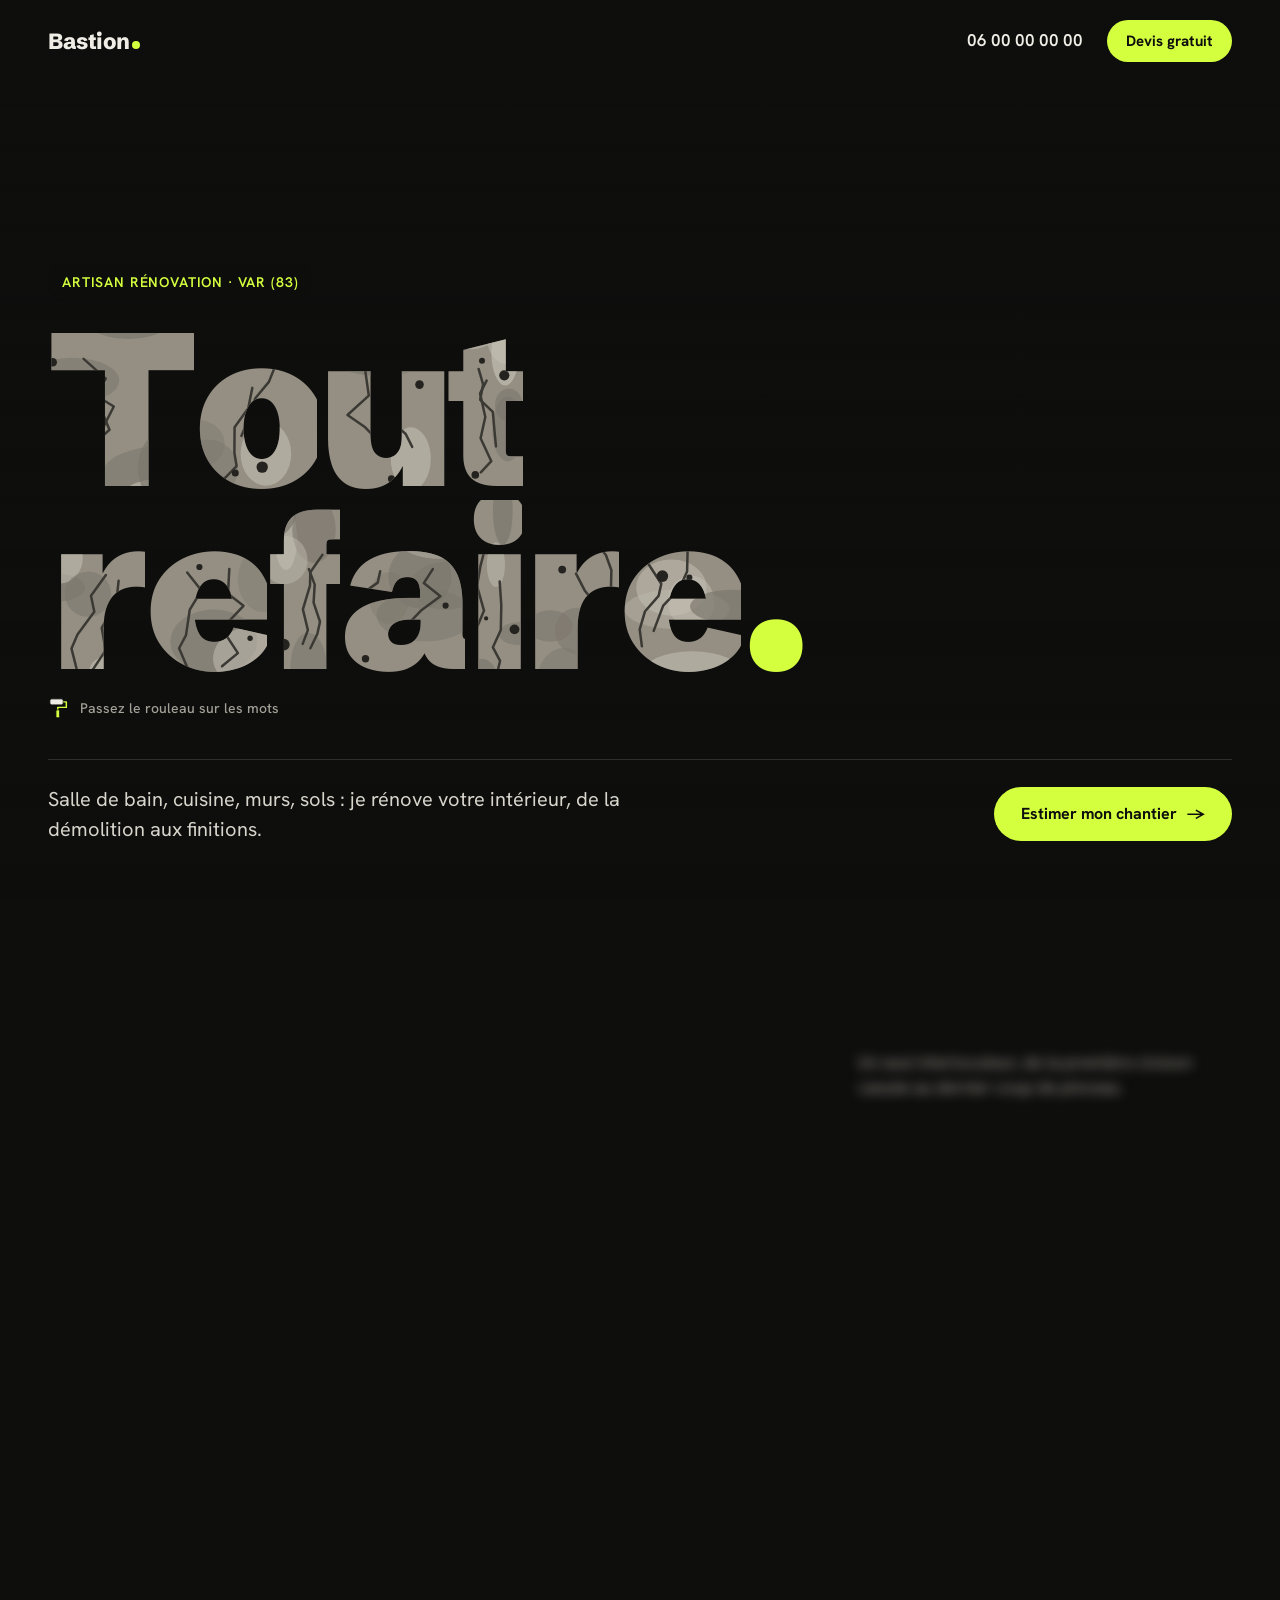
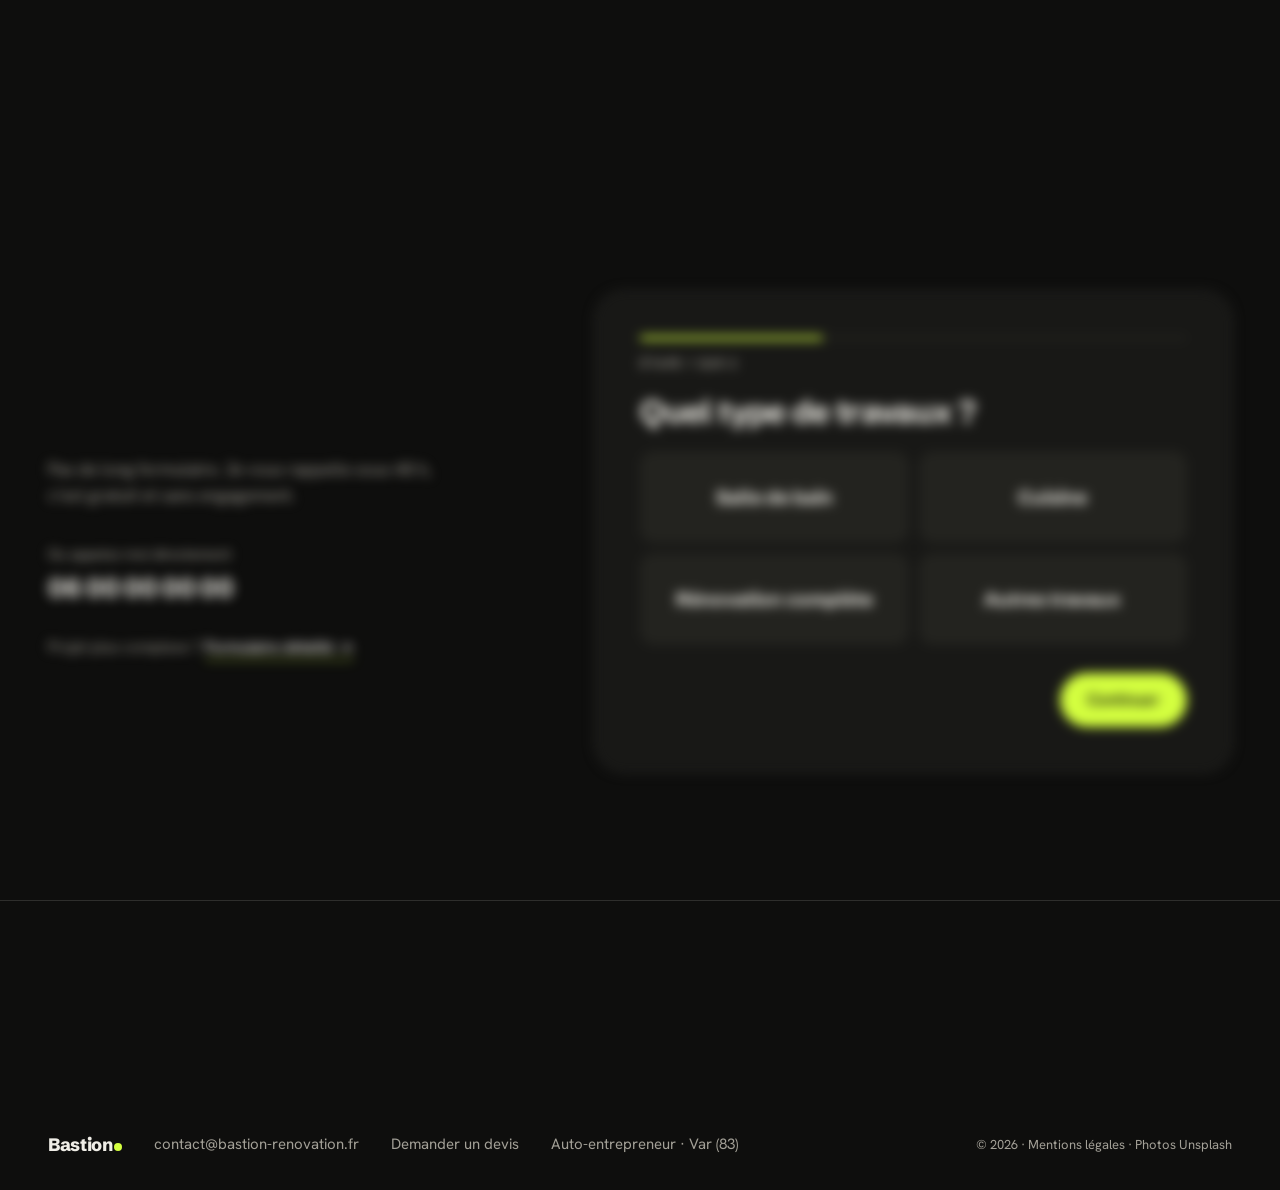
==== index.html @ 8db22b2a "Titre : un clic repeint le mot entier, rouleau plus discret, plus de Recommencer Co-Authored-By: Cla" ====
<!doctype html>
<html lang="fr">
<head>
<meta charset="utf-8">
<meta name="viewport" content="width=device-width, initial-scale=1">
<title>Bastion Rénovation · Rénovation intérieure dans le Var</title>
<meta name="description" content="Artisan rénovation dans le Var : salle de bain, cuisine, plâtrerie, isolation, sols et peinture. De la démolition aux finitions, devis gratuit sous 48 h.">
<script>document.documentElement.classList.add("js")</script>
<link rel="preconnect" href="https://fonts.googleapis.com">
<link rel="preconnect" href="https://fonts.gstatic.com" crossorigin>
<link rel="preconnect" href="https://images.unsplash.com">
<link href="https://fonts.googleapis.com/css2?family=Schibsted+Grotesk:wght@700;800;900&family=Hanken+Grotesk:wght@400;500;600;700&display=swap" rel="stylesheet">
<link rel="stylesheet" href="style.css">
</head>
<body>

<header class="top">
  <a class="logo" href="#">Bastion<i></i></a>
  <a class="top__tel" href="tel:+33600000000">06 00 00 00 00</a>
  <a class="btn btn--lime btn--sm" href="devis.html">Devis gratuit</a>
</header>

<main>
  <!-- HERO -->
  <section class="hero">
    <div class="hero__media" id="hero-media">
    <img class="hero__img" src="https://images.unsplash.com/photo-1482731215275-a1f151646268?auto=format&fit=crop&w=2000&q=70" alt="Artisan sur une échelle dans une pièce en travaux">
    <video class="hero__video" id="hero-video" muted loop playsinline preload="none" aria-hidden="true"
      data-src="https://videos.pexels.com/video-files/6474089/6474089-hd_1280_720_25fps.mp4"
      data-src-small="https://videos.pexels.com/video-files/6474089/6474089-sd_960_540_25fps.mp4"></video>
    </div>
    <div class="shards" id="shards" aria-hidden="true"></div>
    <div class="hero__in">
      <p class="hero__where">Artisan rénovation · Var (83)</p>
      <div class="title-wrap">
        <h1 id="title" aria-label="Tout refaire."><span class="line"><span>Tout</span></span><span class="line"><span>refaire.</span></span></h1>
      </div>
      <p class="hero__hint" id="hint" aria-hidden="true">Passez le rouleau sur les mots</p>
      <div class="hero__bottom">
        <p class="hero__lead">Salle de bain, cuisine, murs, sols : je rénove votre intérieur, de la démolition aux finitions.</p>
        <a class="btn btn--lime" href="#estimer">Estimer mon chantier <span aria-hidden="true">→</span></a>
      </div>
    </div>
  </section>

  <!-- SERVICES -->
  <section class="services" aria-labelledby="services-t">
    <div class="services__head">
      <h2 id="services-t" data-split>Ce que je fais</h2>
      <p data-reveal style="--d:.25s">Un seul interlocuteur, de la première cloison cassée au dernier coup de pinceau.</p>
    </div>
    <div class="panels">
      <article class="panel" data-reveal>
        <img src="https://images.unsplash.com/photo-1661107259637-4e1c55462428?auto=format&fit=crop&w=1000&q=70" alt="Salle de bain rénovée avec douche à l’italienne et grand miroir" loading="lazy">
        <div class="panel__txt"><h3>Salle de bain</h3><p>Douche à l’italienne, faïence, meuble vasque. Clé en main.</p></div>
      </article>
      <article class="panel" data-reveal>
        <img src="https://images.unsplash.com/photo-1628797285815-453c1d0d21e3?auto=format&fit=crop&w=1000&q=70" alt="Cuisine rustique rénovée avec îlot en bois" loading="lazy">
        <div class="panel__txt"><h3>Cuisine</h3><p>Dépose de l’ancienne, réseaux, pose et finitions.</p></div>
      </article>
      <article class="panel" data-reveal>
        <img src="https://images.unsplash.com/photo-1768839725085-829e6ac7ac26?auto=format&fit=crop&w=1000&q=70" alt="Mains appliquant du plâtre sur un mur avec des platoirs" loading="lazy">
        <div class="panel__txt"><h3>Plâtrerie</h3><p>Cloisons, faux plafonds, isolation, enduits.</p></div>
      </article>
      <article class="panel" data-reveal>
        <img src="https://images.unsplash.com/photo-1693985120993-e9b203ce7631?auto=format&fit=crop&w=1000&q=70" alt="Rouleau de peinture sur un mur blanc" loading="lazy">
        <div class="panel__txt"><h3>Sols &amp; peinture</h3><p>Carrelage, parquet, peinture : les finitions qui changent tout.</p></div>
      </article>
    </div>
  </section>

  <!-- ESTIMATION -->
  <section class="estimer" id="estimer" aria-labelledby="estimer-t">
    <div class="estimer__intro">
      <h2 id="estimer-t" data-split>Votre devis<br>en 3 clics.</h2>
      <p data-reveal style="--d:.3s">Pas de long formulaire. Je vous rappelle sous 48&nbsp;h, c’est gratuit et sans engagement.</p>
      <a class="estimer__call" href="tel:+33600000000" data-reveal style="--d:.45s"><span>Ou appelez-moi directement</span>06 00 00 00 00</a>
      <a class="estimer__full" href="devis.html" data-reveal style="--d:.55s">Projet plus complexe&nbsp;? <b>Formulaire détaillé →</b></a>
    </div>

    <form class="wizard" id="wizard" novalidate data-reveal>
      <div class="wizard__bar" aria-hidden="true"><span id="bar"></span></div>
      <p class="wizard__count" id="count">Étape 1 sur 3</p>

      <fieldset class="step is-active" data-step="1">
        <legend>Quel type de travaux&nbsp;?</legend>
        <div class="choices choices--big">
          <label><input type="radio" name="travaux" value="Salle de bain"><span>Salle de bain</span></label>
          <label><input type="radio" name="travaux" value="Cuisine"><span>Cuisine</span></label>
          <label><input type="radio" name="travaux" value="Rénovation complète"><span>Rénovation complète</span></label>
          <label><input type="radio" name="travaux" value="Autres travaux"><span>Autres travaux</span></label>
        </div>
        <p class="err" data-for="1">Choisissez un type de travaux.</p>
      </fieldset>

      <fieldset class="step" data-step="2">
        <legend>Où et quelle taille&nbsp;?</legend>
        <label class="field">
          <span>Commune du chantier</span>
          <input type="text" name="commune" autocomplete="address-level2" placeholder="ex. Fréjus">
        </label>
        <p class="sub">Surface approximative</p>
        <div class="choices">
          <label><input type="radio" name="surface" value="Moins de 20 m²"><span>&lt; 20 m²</span></label>
          <label><input type="radio" name="surface" value="20 à 80 m²"><span>20–80 m²</span></label>
          <label><input type="radio" name="surface" value="80 à 200 m²"><span>80–200 m²</span></label>
          <label><input type="radio" name="surface" value="Plus de 200 m²"><span>200 m² +</span></label>
        </div>
        <p class="err" data-for="2">Indiquez au moins la commune.</p>
      </fieldset>

      <fieldset class="step" data-step="3">
        <legend>Comment vous joindre&nbsp;?</legend>
        <div class="row">
          <label class="field"><span>Nom</span><input type="text" name="nom" autocomplete="name"></label>
          <label class="field"><span>Téléphone</span><input type="tel" name="telephone" autocomplete="tel"></label>
        </div>
        <label class="field"><span>Un détail à ajouter&nbsp;? <em>(facultatif)</em></span><textarea name="message" rows="2"></textarea></label>
        <p class="err" data-for="3">Nom et téléphone valides, s’il vous plaît.</p>
      </fieldset>

      <div class="step step--done" data-step="4" tabindex="-1">
        <p class="done__big"><svg class="check" viewBox="0 0 52 52" aria-hidden="true"><circle cx="26" cy="26" r="24"/><path d="M15 27l7 7 15-16"/></svg>C’est noté.</p>
        <p id="done-msg">Je vous rappelle sous 48&nbsp;h pour passer voir le chantier.</p>
      </div>

      <input type="checkbox" name="botcheck" class="hp" tabindex="-1" autocomplete="off">

      <div class="wizard__nav" id="nav">
        <button type="button" class="btn btn--ghost" id="prev">← Retour</button>
        <button type="submit" class="btn btn--lime" id="next">Continuer</button>
      </div>
    </form>
  </section>
</main>

<footer class="foot">
  <a class="foot__big" href="tel:+33600000000" aria-label="Appeler le 06 00 00 00 00"><span data-split="chars">06 00 00 00 00</span></a>
  <div class="foot__row">
    <span class="logo">Bastion<i></i></span>
    <a href="mailto:contact@bastion-renovation.fr">contact@bastion-renovation.fr</a>
    <a href="devis.html">Demander un devis</a>
    <span>Auto-entrepreneur · Var (83)</span>
    <span class="foot__small">© <span id="year">2026</span> · <a href="#">Mentions légales</a> · Photos Unsplash</span>
  </div>
</footer>

<script src="script.js"></script>
</body>
</html>
---- style.css ----
:root {
  --bg: #0e0e0d;
  --bg-2: #181816;
  --bg-3: #23231f;
  --text: #efede6;
  --soft: #a3a097;
  --line: rgba(239, 237, 230, .14);
  --lime: #d4ff3f;
  --lime-2: #e4ff80;
  --err: #ff8a65;

  --display: "Schibsted Grotesk", "Arial Black", system-ui, sans-serif;
  --body: "Hanken Grotesk", system-ui, -apple-system, "Segoe UI", sans-serif;

  --gutter: clamp(16px, 4vw, 48px);
  --r: 22px;
}

*, *::before, *::after { box-sizing: border-box; }
html { scroll-behavior: smooth; }
body {
  margin: 0; background: var(--bg); color: var(--text);
  font-family: var(--body); font-size: 17px; line-height: 1.5;
  -webkit-font-smoothing: antialiased;
}
img { display: block; max-width: 100%; }
a { color: inherit; }
h1, h2, h3, p { margin: 0; }
h1, h2, h3 { font-family: var(--display); font-weight: 800; letter-spacing: -.035em; line-height: .95; }
:focus-visible { outline: 2px solid var(--lime); outline-offset: 3px; }

/* boutons */
.btn {
  display: inline-flex; align-items: center; justify-content: center; gap: 10px;
  min-height: 54px; padding: 0 26px; border-radius: 999px; border: 1.5px solid transparent;
  font: 700 16px/1 var(--body); text-decoration: none; cursor: pointer;
  transition: background-color .2s ease, color .2s ease, transform .2s ease;
}
.btn:active { transform: scale(.97); }
.btn--lime { background: var(--lime); color: #0e0e0d; }
.btn--lime:hover { background: var(--lime-2); }
.btn--ghost { background: transparent; color: var(--text); border-color: var(--line); }
.btn--ghost:hover { border-color: var(--text); }
.btn--sm { min-height: 42px; padding: 0 18px; font-size: 15px; }
.btn[disabled] { opacity: .6; cursor: wait; }

/* en-tête */
.top {
  position: fixed; inset: 0 0 auto; z-index: 20;
  transition: background-color .35s ease, padding .35s ease, border-color .35s ease;
  border-bottom: 1px solid transparent;
  display: flex; align-items: center; gap: 24px;
  padding: 20px var(--gutter);
}
.logo { font-family: var(--display); font-weight: 800; font-size: 22px; letter-spacing: -.02em; text-decoration: none; margin-right: auto; display: inline-flex; align-items: baseline; gap: 2px; }
.logo i { width: 8px; height: 8px; background: var(--lime); border-radius: 50%; display: inline-block; }
.top__tel { font-weight: 600; text-decoration: none; }
.top__tel:hover { color: var(--lime); }

/* hero */
.hero { position: relative; min-height: 100vh; min-height: 100svh; display: flex; overflow: hidden; isolation: isolate; }
.hero__media { position: absolute; inset: -6% 0 0; z-index: -2; will-change: transform; }
.hero__img, .hero__video { position: absolute; inset: 0; width: 100%; height: 100%; object-fit: cover; object-position: 50% 30%; filter: grayscale(.35) contrast(1.05); }
.hero__video { opacity: 0; transition: opacity 1.2s ease; }
.hero__video.is-playing { opacity: 1; }
.hero::after {
  content: ""; position: absolute; inset: 0; z-index: -1;
  background:
    linear-gradient(180deg, rgba(14,14,13,.6) 0%, rgba(14,14,13,0) 28%),
    linear-gradient(0deg, rgba(14,14,13,.25), rgba(14,14,13,.25)),
    linear-gradient(0deg, rgba(14,14,13,.95) 0%, rgba(14,14,13,.55) 38%, rgba(14,14,13,0) 70%);
}
.hero__in {
  width: 100%; display: flex; flex-direction: column; justify-content: flex-end;
  padding: 110px var(--gutter) clamp(28px, 5vw, 56px);
}
.hero__where { align-self: flex-start; padding: 8px 14px; border-radius: 999px; background: rgba(14,14,13,.72); -webkit-backdrop-filter: blur(6px); backdrop-filter: blur(6px); font-size: 14px; font-weight: 600; letter-spacing: .06em; text-transform: uppercase; color: var(--lime); }
.hero h1 { margin-top: 16px; font-size: clamp(84px, 17vw, 260px); font-weight: 900; line-height: .84; letter-spacing: -.055em; }
.hero__bottom {
  margin-top: clamp(24px, 4vw, 40px); padding-top: 24px; border-top: 1px solid var(--line);
  display: flex; align-items: center; justify-content: space-between; flex-wrap: wrap; gap: 20px 40px;
}
.hero__lead { max-width: 30em; font-size: clamp(17px, 1.6vw, 20px); color: #d8d5cc; }

/* services : panneaux qui s’ouvrent au survol */
.services { padding: clamp(72px, 10vw, 140px) var(--gutter); }
.services__head { display: flex; align-items: end; justify-content: space-between; flex-wrap: wrap; gap: 16px 40px; margin-bottom: clamp(28px, 4vw, 48px); }
.services__head h2 { font-size: clamp(40px, 6vw, 80px); }
.services__head p { color: var(--soft); max-width: 22em; }

.panels { display: flex; gap: 12px; height: clamp(420px, 42vw, 580px); }
.panel {
  position: relative; flex: 1 1 0; min-width: 0; overflow: hidden; border-radius: var(--r);
  transition: flex-grow .6s cubic-bezier(.2, .8, .2, 1);
}
.panel img { position: absolute; inset: 0; width: 100%; height: 100%; object-fit: cover; transition: transform .8s ease, filter .6s ease; filter: grayscale(.5); }
.panel::after { content: ""; position: absolute; inset: 0; background: linear-gradient(0deg, rgba(14,14,13,.9), rgba(14,14,13,0) 60%); }
.panel__txt { position: absolute; left: 0; right: 0; bottom: 0; z-index: 1; padding: 22px 20px; }
.panel h3 { font-size: clamp(20px, 1.8vw, 26px); }
.panel p { padding-top: 8px; min-width: 16em; color: #d8d5cc; font-size: 15px; max-width: 20em; }
@media (hover: hover) and (min-width: 901px) {
  .panel__txt { display: grid; grid-template-rows: auto 0fr; transition: grid-template-rows .45s ease; }
  .panel p { min-height: 0; overflow: hidden; opacity: 0; transition: opacity .4s ease; }
  .panel:hover .panel__txt, .panel:focus-within .panel__txt { grid-template-rows: auto 1fr; }
  .panel:hover, .panel:focus-within { flex-grow: 1.7; }
  .panel:hover img { transform: scale(1.04); filter: grayscale(0); }
  .panel:hover p { opacity: 1; }
}

/* estimation */
.estimer {
  display: grid; grid-template-columns: .85fr 1.15fr; gap: clamp(32px, 6vw, 96px); align-items: start;
  padding: clamp(40px, 6vw, 80px) var(--gutter) clamp(72px, 10vw, 140px);
}
.estimer__intro { position: sticky; top: 40px; }
.estimer__intro h2 { font-size: clamp(40px, 6vw, 80px); }
.estimer__intro > p { margin-top: 20px; color: var(--soft); max-width: 24em; }
.estimer__call { display: inline-flex; flex-direction: column; gap: 4px; margin-top: 36px; text-decoration: none; font-family: var(--display); font-weight: 700; font-size: 26px; }
.estimer__call span { font-family: var(--body); font-size: 14px; font-weight: 500; color: var(--soft); }
.estimer__call:hover { color: var(--lime); }
.estimer__full { display: block; margin-top: 28px; font-size: 15px; color: var(--soft); text-decoration: none; }
.estimer__full b { color: var(--text); font-weight: 600; border-bottom: 1.5px solid var(--lime); padding-bottom: 2px; }
.estimer__full:hover b { color: var(--lime); }

.wizard { background: var(--bg-2); border-radius: calc(var(--r) * 1.3); padding: clamp(22px, 4vw, 44px); border: 1px solid var(--line); }
.wizard__bar { height: 4px; border-radius: 4px; background: var(--bg-3); overflow: hidden; }
.wizard__bar span { display: block; height: 100%; width: 100%; background: var(--lime); transform-origin: left; transform: scaleX(.3333); transition: transform .4s ease; }
.wizard__count { margin-top: 14px; font-size: 13px; font-weight: 600; letter-spacing: .06em; text-transform: uppercase; color: var(--soft); }

.step { border: 0; margin: 0; padding: 0; min-width: 0; }
.js .step { display: none; }
.js .step.is-active { display: block; animation: rise .35s ease; }
@keyframes rise { from { opacity: 0; transform: translateY(10px); } }
.step + .step { margin-top: 32px; }
.js .step + .step { margin-top: 0; }
.step { padding-top: 20px; }
.step > legend + * { clear: both; }
.step legend { float: left; width: 100%; padding: 0; margin: 0 0 22px; font-family: var(--display); font-weight: 700; font-size: clamp(24px, 2.6vw, 32px); letter-spacing: -.02em; line-height: 1.1; }

.choices { display: grid; grid-template-columns: repeat(4, 1fr); gap: 10px; }
.choices--big { grid-template-columns: 1fr 1fr; }
.choices label { position: relative; cursor: pointer; }
.choices input { position: absolute; opacity: 0; inset: 0; margin: 0; cursor: pointer; }
.choices span {
  display: flex; align-items: center; justify-content: center; text-align: center;
  min-height: 52px; padding: 8px 10px; border-radius: 14px;
  background: var(--bg-3); border: 1.5px solid transparent; font-weight: 600; font-size: 15px;
  transition: background-color .15s ease, color .15s ease, border-color .15s ease;
}
.choices--big span { min-height: 92px; font-family: var(--display); font-weight: 700; font-size: 19px; }
.choices label:hover span { border-color: var(--line); }
.choices input:checked + span { background: var(--lime); color: #0e0e0d; }
.choices input:focus-visible + span { outline: 2px solid var(--lime); outline-offset: 3px; }

.sub { margin: 22px 0 10px; font-size: 14px; font-weight: 500; color: var(--soft); }
.row { display: grid; grid-template-columns: 1fr 1fr; gap: 14px; margin-bottom: 14px; }
.field { display: flex; flex-direction: column; gap: 8px; min-width: 0; }
.field > span { font-size: 14px; font-weight: 500; color: var(--soft); }
.field em { font-style: normal; opacity: .7; }
.field input, .field textarea {
  width: 100%; min-height: 54px; padding: 14px 16px; border-radius: 14px;
  background: var(--bg-3); border: 1.5px solid transparent; color: var(--text);
  font: 16px/1.4 var(--body); -webkit-appearance: none; appearance: none;
}
.field textarea { resize: vertical; min-height: 88px; }
.field input:focus, .field textarea:focus { outline: none; border-color: var(--lime); }
.field input::placeholder { color: #6f6c64; }

.err { display: none; margin-top: 14px; color: var(--err); font-size: 14px; font-weight: 600; }
.err.show { display: block; }

.step--done { text-align: left; padding: 24px 0 8px; outline: none; }
.done__big { font-family: var(--display); font-weight: 800; font-size: clamp(44px, 6vw, 72px); color: var(--lime); letter-spacing: -.04em; line-height: 1; }
.step--done p:last-child { margin-top: 14px; color: var(--soft); }

.wizard__nav { display: flex; justify-content: space-between; gap: 12px; margin-top: 28px; }
.wizard__nav #next { margin-left: auto; }
.no-js-hide, .js #prev[hidden] { display: none; }

.hp { position: absolute; left: -9999px; width: 1px; height: 1px; opacity: 0; }

/* pied */
body { overflow-x: clip; }
.foot { border-top: 1px solid var(--line); padding: clamp(40px, 6vw, 72px) var(--gutter) 32px; }
.foot__big {
  display: block; text-decoration: none; font-family: var(--display); font-weight: 800;
  font-size: clamp(40px, 9.6vw, 156px); letter-spacing: -.05em; line-height: .9; white-space: nowrap;
  transition: color .2s ease;
}
.foot__big:hover { color: var(--lime); }
.foot__row { display: flex; align-items: center; flex-wrap: wrap; gap: 12px 32px; margin-top: 40px; color: var(--soft); font-size: 15px; }
.foot__row .logo { color: var(--text); font-size: 18px; margin-right: 0; }
.foot__row a { text-decoration: none; }
.foot__row a:hover { color: var(--text); }
.foot__small { margin-left: auto; font-size: 13px; }

/* responsive */
@media (max-width: 900px) {
  .panels { height: auto; overflow-x: auto; scroll-snap-type: x mandatory; margin-inline: calc(var(--gutter) * -1); padding-inline: var(--gutter); scrollbar-width: none; }
  .panels::-webkit-scrollbar { display: none; }
  .panel { flex: 0 0 76%; height: 420px; scroll-snap-align: start; scroll-margin-left: var(--gutter); }
  .panel img { filter: none; }
  .estimer { grid-template-columns: 1fr; }
  .estimer__intro { position: static; }
  .foot__small { margin-left: 0; width: 100%; }
}
@media (max-width: 560px) {
  body { font-size: 16px; }
  .top__tel { display: none; }
  .hero__img, .hero__video { object-position: 42% 0; }
  .hero__bottom .btn { width: 100%; }
  .choices { grid-template-columns: 1fr 1fr; }
  .row { grid-template-columns: 1fr; }
  .wizard__nav .btn { flex: 1; }
  .foot__row { flex-direction: column; align-items: flex-start; }
}
@media (prefers-reduced-motion: reduce) {
  html { scroll-behavior: auto; }
  *, *::before, *::after { transition-duration: .01ms !important; animation-duration: .01ms !important; }
}


/* ============================================================
   ANIMATIONS
   ============================================================ */

/* en-tête : se pose sur fond flouté après le hero */
.top.is-scrolled {
  padding-block: 12px;
  background: rgba(14, 14, 13, .78);
  -webkit-backdrop-filter: blur(14px); backdrop-filter: blur(14px);
  border-bottom-color: var(--line);
}
.logo i { animation: pulse 2.4s ease-in-out infinite; }
@keyframes pulse { 50% { transform: scale(1.5); opacity: .6; } }

/* boutons : flèche qui avance, léger soulèvement */
.btn span[aria-hidden] { display: inline-block; transition: transform .25s ease; }
.btn:hover span[aria-hidden] { transform: translateX(5px); }
.btn--lime { box-shadow: 0 0 0 0 rgba(212, 255, 63, 0); transition: background-color .2s ease, transform .2s ease, box-shadow .3s ease; }
.btn--lime:hover { transform: translateY(-2px); box-shadow: 0 10px 30px -8px rgba(212, 255, 63, .45); }

/* hero : entrée en scène */
.hero h1 .line { display: block; overflow: hidden; padding-bottom: .04em; margin-bottom: -.04em; }
.hero h1 .line > span { display: block; }
.js .hero h1 .line > span { transform: translateY(105%); animation: lineUp 1s cubic-bezier(.2, .8, .2, 1) forwards; }
.js .hero h1 .line:nth-child(2) > span { animation-delay: .12s; }
@keyframes lineUp { to { transform: none; } }
.js .hero__where, .js .hero__bottom { opacity: 0; animation: fadeUp .9s cubic-bezier(.2, .8, .2, 1) forwards; }
.js .hero__where { animation-delay: .05s; }
.js .hero__bottom { animation-delay: .45s; }
@keyframes fadeUp { from { opacity: 0; transform: translateY(18px); } to { opacity: 1; transform: none; } }
.js .hero__media { animation: zoomOut 2.4s cubic-bezier(.2, .8, .2, 1) both; }
@keyframes zoomOut { from { scale: 1.12; } }

/* indicateur de défilement */
.hero__in::after {
  content: ""; position: absolute; left: 50%; bottom: 14px; width: 1.5px; height: 34px;
  background: linear-gradient(var(--lime), transparent); transform-origin: top;
  animation: scrollHint 2s ease-in-out 1.6s infinite; opacity: 0;
}
@keyframes scrollHint { 0% { opacity: 0; transform: scaleY(0); } 40% { opacity: 1; transform: scaleY(1); } 100% { opacity: 0; transform: translateY(20px) scaleY(.3); } }

/* apparitions au défilement */
.js [data-reveal] { opacity: 0; transform: translateY(40px); filter: blur(6px); transition: opacity .9s cubic-bezier(.2, .8, .2, 1), transform .9s cubic-bezier(.2, .8, .2, 1), filter .9s ease; transition-delay: var(--d, 0s); }
.js [data-reveal].is-above { transform: translateY(-40px); }
.js [data-reveal].is-in { opacity: 1; transform: none; filter: none; }
/* panneaux : la photo se dévoile comme un rideau */
.js .panel[data-reveal] { transform: none; opacity: 1; clip-path: inset(100% 0 0 0 round var(--r)); transition: clip-path 1.1s cubic-bezier(.7, 0, .2, 1), flex-grow .6s cubic-bezier(.2, .8, .2, 1); transition-delay: var(--d, 0s), 0s; }
.js .panel[data-reveal].is-in { clip-path: inset(0 0 0 0 round var(--r)); }
.js .panel[data-reveal] img { scale: 1.25; transition: scale 1.6s cubic-bezier(.2, .8, .2, 1), transform .8s ease, filter .6s ease; transition-delay: var(--d, 0s), 0s, 0s; }
.js .panel[data-reveal].is-in img { scale: 1; }

/* formulaire : choix qui réagissent */
.choices span { transition: background-color .15s ease, color .15s ease, border-color .15s ease, transform .15s ease; }
.choices label:active span { transform: scale(.96); }
.choices input:checked + span { animation: pop .35s ease; }
@keyframes pop { 40% { transform: scale(1.04); } }
.err.show { animation: shake .4s ease; }
@keyframes shake { 20%, 60% { transform: translateX(-6px); } 40%, 80% { transform: translateX(6px); } }

/* écran de fin : coche tracée */
.done__big { display: flex; align-items: center; gap: 16px; }
.check { width: .9em; height: .9em; flex: none; fill: none; stroke: var(--lime); stroke-width: 4; stroke-linecap: round; stroke-linejoin: round; }
.check circle { stroke-dasharray: 151; stroke-dashoffset: 151; }
.check path { stroke-dasharray: 36; stroke-dashoffset: 36; }
.step--done.is-active .check circle { animation: draw .6s ease forwards; }
.step--done.is-active .check path { animation: draw .4s ease .5s forwards; }
@keyframes draw { to { stroke-dashoffset: 0; } }

/* gros numéro du pied : soulignement qui balaie */
.foot__big span { background: linear-gradient(var(--lime), var(--lime)) left bottom / 0 6px no-repeat; transition: background-size .5s cubic-bezier(.2, .8, .2, 1); padding-bottom: .06em; }
.foot__big:hover span { background-size: 100% 6px; }

/* textes : mots qui montent, chiffres qui tombent en cascade */
.js [data-split] .w { display: inline-block; overflow: hidden; vertical-align: top; padding-bottom: .1em; margin-bottom: -.1em; }
.js [data-split] .w > span { display: inline-block; transform: translateY(110%) rotate(4deg); transform-origin: left bottom; transition: transform .9s cubic-bezier(.2, .8, .2, 1); transition-delay: calc(var(--i) * 70ms); }
.js [data-split].is-in .w > span { transform: none; }
.js [data-split].is-above .w > span { transform: translateY(-110%); }
.js [data-split="chars"] .w > span { transition-duration: .7s; transition-delay: calc(var(--i) * 35ms); }

/* panneaux : le texte suit le rideau */
.js .panel[data-reveal] .panel__txt { opacity: 0; transform: translateY(24px); transition: opacity .7s ease, transform .7s cubic-bezier(.2, .8, .2, 1); transition-delay: calc(var(--d, 0s) + .5s); }
.js .panel[data-reveal].is-in .panel__txt { opacity: 1; transform: none; }

/* écran de fin et étapes : fondu doux */
.js .step.is-active { animation: rise .45s cubic-bezier(.2, .8, .2, 1); }
@keyframes rise { from { opacity: 0; transform: translateY(14px); filter: blur(4px); } }

/* ============================================================
   MINI-JEU : RÉNOVER LE TITRE AU ROULEAU
   ============================================================ */
.hero__in { position: relative; }
.title-wrap { position: relative; }
#title.intro-done .line { overflow: visible; }
#title.is-game { cursor: url("data:image/svg+xml,%3Csvg xmlns='http://www.w3.org/2000/svg' width='36' height='36' viewBox='0 0 36 36'%3E%3Crect x='3' y='3' width='22' height='10' rx='3' fill='%23efede6' stroke='%230e0e0d' stroke-width='1.6'/%3E%3Cpath d='M25 8h5v9H16v5' fill='none' stroke='%23d4ff3f' stroke-width='2.4' stroke-linejoin='round'/%3E%3Crect x='13' y='21' width='6' height='13' rx='2' fill='%23d4ff3f' stroke='%230e0e0d' stroke-width='1.4'/%3E%3C/svg%3E") 14 8, pointer; -webkit-user-select: none; user-select: none; touch-action: none; -webkit-tap-highlight-color: transparent; }
#title .ch { display: inline-block; position: relative; transition: filter .2s ease; }
/* ancien enduit : terne, taché, fissuré (dessin peint dans la lettre) */
#title .ch.dot { color: var(--lime); }
#title .ch.worn { color: transparent; -webkit-background-clip: text; background-clip: text; background-repeat: no-repeat; }
#title.is-game .ch.worn:hover { filter: brightness(1.2); }
/* peinture fraîche : révélée de haut en bas, au rythme du rouleau */
#title .ch.fresh { animation: paintIn .56s cubic-bezier(.45, 0, .3, 1) both; }
@keyframes paintIn {
  from { clip-path: inset(-20% -20% 100% -20%); filter: brightness(1.25); }
  80% { filter: brightness(1.25); }
  to { clip-path: inset(-20% -20% -20% -20%); filter: none; }
}

.shards { position: absolute; inset: 0; z-index: 3; pointer-events: none; overflow: hidden; }
.shard { position: absolute; left: 0; top: 0; color: var(--text); white-space: pre; will-change: transform, opacity; }
.dust, .drop { position: absolute; left: 0; top: 0; will-change: transform, opacity; }
.drop { background: var(--text); border-radius: 50% 50% 50% 50% / 60% 60% 40% 40%; }
/* le rouleau */
.roller {
  position: absolute; height: 12px; border-radius: 6px;
  background: repeating-linear-gradient(90deg, #f6f4ee 0 7px, #dedad0 7px 9px);
  box-shadow: 0 2px 6px rgba(0, 0, 0, .35);
  will-change: transform, opacity;
}
.roller::after { content: ""; position: absolute; right: -8px; top: 4px; width: 8px; height: 2px; background: var(--lime); border-radius: 2px; }
.roller::before { content: ""; position: absolute; right: -8px; top: -20px; width: 2px; height: 26px; background: var(--lime); border-radius: 2px; }

.hero__hint {
  display: inline-flex; align-items: center; gap: 10px; align-self: flex-start;
  margin-top: 14px; font-size: 14px; font-weight: 500; color: var(--soft);
  transition: opacity .5s ease;
}
.hero__hint::before { content: ""; width: 22px; height: 22px; background: url("data:image/svg+xml,%3Csvg xmlns='http://www.w3.org/2000/svg' width='36' height='36' viewBox='0 0 36 36'%3E%3Crect x='3' y='3' width='22' height='10' rx='3' fill='%23efede6' stroke='%230e0e0d' stroke-width='1.6'/%3E%3Cpath d='M25 8h5v9H16v5' fill='none' stroke='%23d4ff3f' stroke-width='2.4' stroke-linejoin='round'/%3E%3Crect x='13' y='21' width='6' height='13' rx='2' fill='%23d4ff3f' stroke='%230e0e0d' stroke-width='1.4'/%3E%3C/svg%3E") center / contain no-repeat; animation: rollHint 1.8s ease-in-out infinite; }
@keyframes rollHint { 0%, 100% { transform: translateY(-3px); } 50% { transform: translateY(4px); } }
.js .hero__hint { opacity: 0; animation: fadeUp .8s ease 1.5s forwards; }
.js .hero__hint.is-used { animation: none; opacity: 0; }


/* ============================================================
   PAGE DEVIS
   ============================================================ */
.top--solid, .top.is-scrolled { padding-block: 12px; background: rgba(14, 14, 13, .78); -webkit-backdrop-filter: blur(14px); backdrop-filter: blur(14px); border-bottom-color: var(--line); }
.devis-page { padding: clamp(110px, 14vw, 170px) var(--gutter) clamp(64px, 9vw, 120px); max-width: 1280px; margin-inline: auto; }
.dp-head { max-width: 900px; }
.dp-head .hero__where { display: inline-block; }
.dp-head h1 { margin-top: 20px; font-size: clamp(44px, 7.5vw, 104px); font-weight: 900; letter-spacing: -.045em; line-height: .92; }
.dp-lead { margin-top: 22px; color: var(--soft); font-size: clamp(17px, 1.5vw, 19px); max-width: 34em; }

.dp-grid { display: grid; grid-template-columns: .7fr 1.3fr; gap: clamp(32px, 6vw, 88px); align-items: start; margin-top: clamp(40px, 6vw, 72px); }
.dp-aside { position: sticky; top: 100px; }
.dp-aside h2 { font-size: clamp(26px, 2.6vw, 34px); }
.dp-steps { list-style: none; margin: 24px 0 0; padding: 0; counter-reset: s; }
.dp-steps li { counter-increment: s; display: grid; grid-template-columns: 40px 1fr; column-gap: 14px; padding: 16px 0; border-top: 1px solid var(--line); }
.dp-steps li::before { content: counter(s); grid-row: span 2; width: 32px; height: 32px; border-radius: 50%; display: grid; place-items: center; background: var(--bg-3); color: var(--lime); font-family: var(--display); font-weight: 800; font-size: 15px; }
.dp-steps b { font-weight: 700; }
.dp-steps span { color: var(--soft); font-size: 15px; }
.dp-contact { display: flex; flex-direction: column; gap: 4px; margin-top: 28px; padding-top: 22px; border-top: 1px solid var(--line); }
.dp-contact span { font-size: 14px; color: var(--soft); }
.dp-contact a { text-decoration: none; font-family: var(--display); font-weight: 800; font-size: 26px; letter-spacing: -.02em; }
.dp-contact a.dp-mail { font-family: var(--body); font-weight: 500; font-size: 16px; letter-spacing: 0; color: var(--soft); word-break: break-all; }
.dp-contact a:hover { color: var(--lime); }

.dp-form { background: var(--bg-2); border: 1px solid var(--line); border-radius: calc(var(--r) * 1.3); padding: clamp(22px, 4vw, 44px); display: flex; flex-direction: column; gap: 24px; }
.dp-block { border: 0; margin: 0; padding: 0; min-width: 0; display: flex; flex-direction: column; gap: 16px; }
.dp-block + .dp-block { padding-top: 24px; border-top: 1px solid var(--line); }
.dp-block legend { float: left; width: 100%; padding: 0; margin-bottom: 18px; font-family: var(--display); font-weight: 800; font-size: clamp(22px, 2.2vw, 28px); letter-spacing: -.02em; }
.dp-block legend + * { clear: both; }
.dp-block .row { margin-bottom: 0; }
.dp-field { display: flex; flex-direction: column; gap: 10px; }
.dp-label { font-size: 14px; font-weight: 500; color: var(--soft); }
.choices--multi { grid-template-columns: repeat(4, 1fr); }
.choices--inline { grid-template-columns: repeat(2, minmax(0, 180px)); }
.choices--multi input:checked + span::before { content: "✓"; margin-right: 6px; font-weight: 800; }

.field select {
  width: 100%; min-height: 54px; padding: 14px 44px 14px 16px; border-radius: 14px;
  background-color: var(--bg-3); border: 1.5px solid transparent; color: var(--text);
  font: 16px/1.4 var(--body); -webkit-appearance: none; appearance: none;
  background-image: linear-gradient(45deg, transparent 50%, var(--soft) 50%), linear-gradient(135deg, var(--soft) 50%, transparent 50%);
  background-position: calc(100% - 22px) 50%, calc(100% - 16px) 50%; background-size: 6px 6px; background-repeat: no-repeat;
}
.field select option { background: var(--bg-3); color: var(--text); }
.field select:focus { outline: none; border-color: var(--lime); }
.field.bad input { border-color: var(--err); }

.dp-err { display: none; margin-top: 2px; font-size: 13px; font-weight: 600; font-style: normal; color: var(--err); }
.dp-err.show { display: block; animation: shake .4s ease; }

.dp-consent { display: flex; gap: 12px; align-items: flex-start; font-size: 14px; color: var(--soft); cursor: pointer; }
.dp-consent input { width: 22px; height: 22px; flex: none; margin: 0; accent-color: var(--lime); }
.dp-submit { display: flex; align-items: center; flex-wrap: wrap; gap: 14px 20px; }
.dp-status { font-size: 15px; font-weight: 600; }
.dp-status.ko { color: var(--err); }

.dp-done { display: flex; flex-direction: column; align-items: flex-start; gap: 16px; padding: 24px 0; outline: none; }
.dp-done[hidden] { display: none; }
.dp-done p:not(.done__big) { color: var(--soft); }
.dp-done.is-active .check circle { animation: draw .6s ease forwards; }
.dp-done.is-active .check path { animation: draw .4s ease .5s forwards; }
.page-devis .foot { margin-top: 0; }

@media (max-width: 900px) {
  .dp-grid { grid-template-columns: 1fr; }
  .dp-aside { position: static; order: 2; }
  .choices--multi { grid-template-columns: repeat(2, 1fr); }
}
@media (max-width: 560px) {
  .page-devis .top .btn { padding: 0 14px; }
  .choices--multi { grid-template-columns: 1fr 1fr; }
  .choices--inline { grid-template-columns: 1fr 1fr; }
  .dp-submit .btn { width: 100%; }
}

@media (prefers-reduced-motion: reduce) {
  .js [data-reveal], .js .panel[data-reveal], .js .panel[data-reveal] .panel__txt { opacity: 1; transform: none; clip-path: none; filter: none; }
  .js [data-split] .w > span { transform: none !important; }
  .hero__in { opacity: 1 !important; transform: none !important; }
  .js .hero h1 .line > span, .js .hero__where, .js .hero__bottom { opacity: 1; transform: none; animation: none; }
  .hero__in::after, .logo i, .hero__hint::before { animation: none; }
  #title .ch.fresh { animation: none; }
}
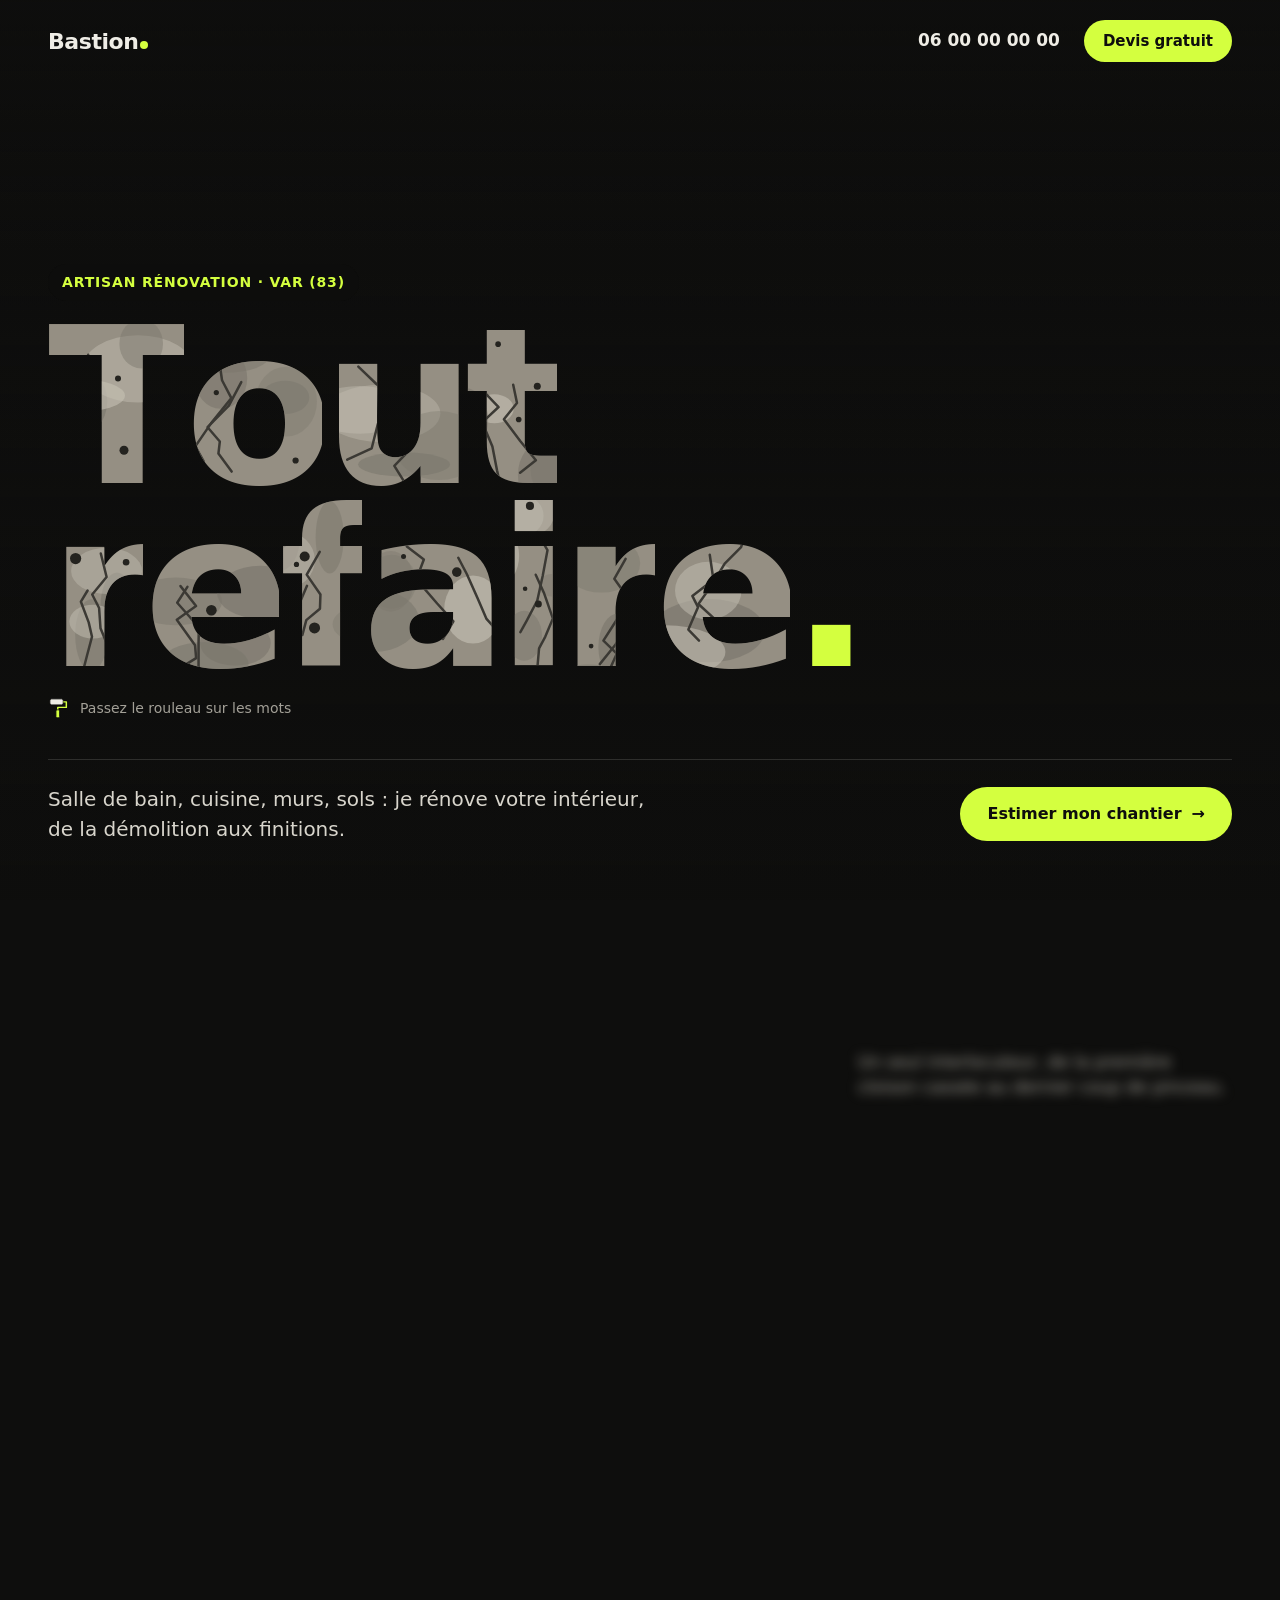
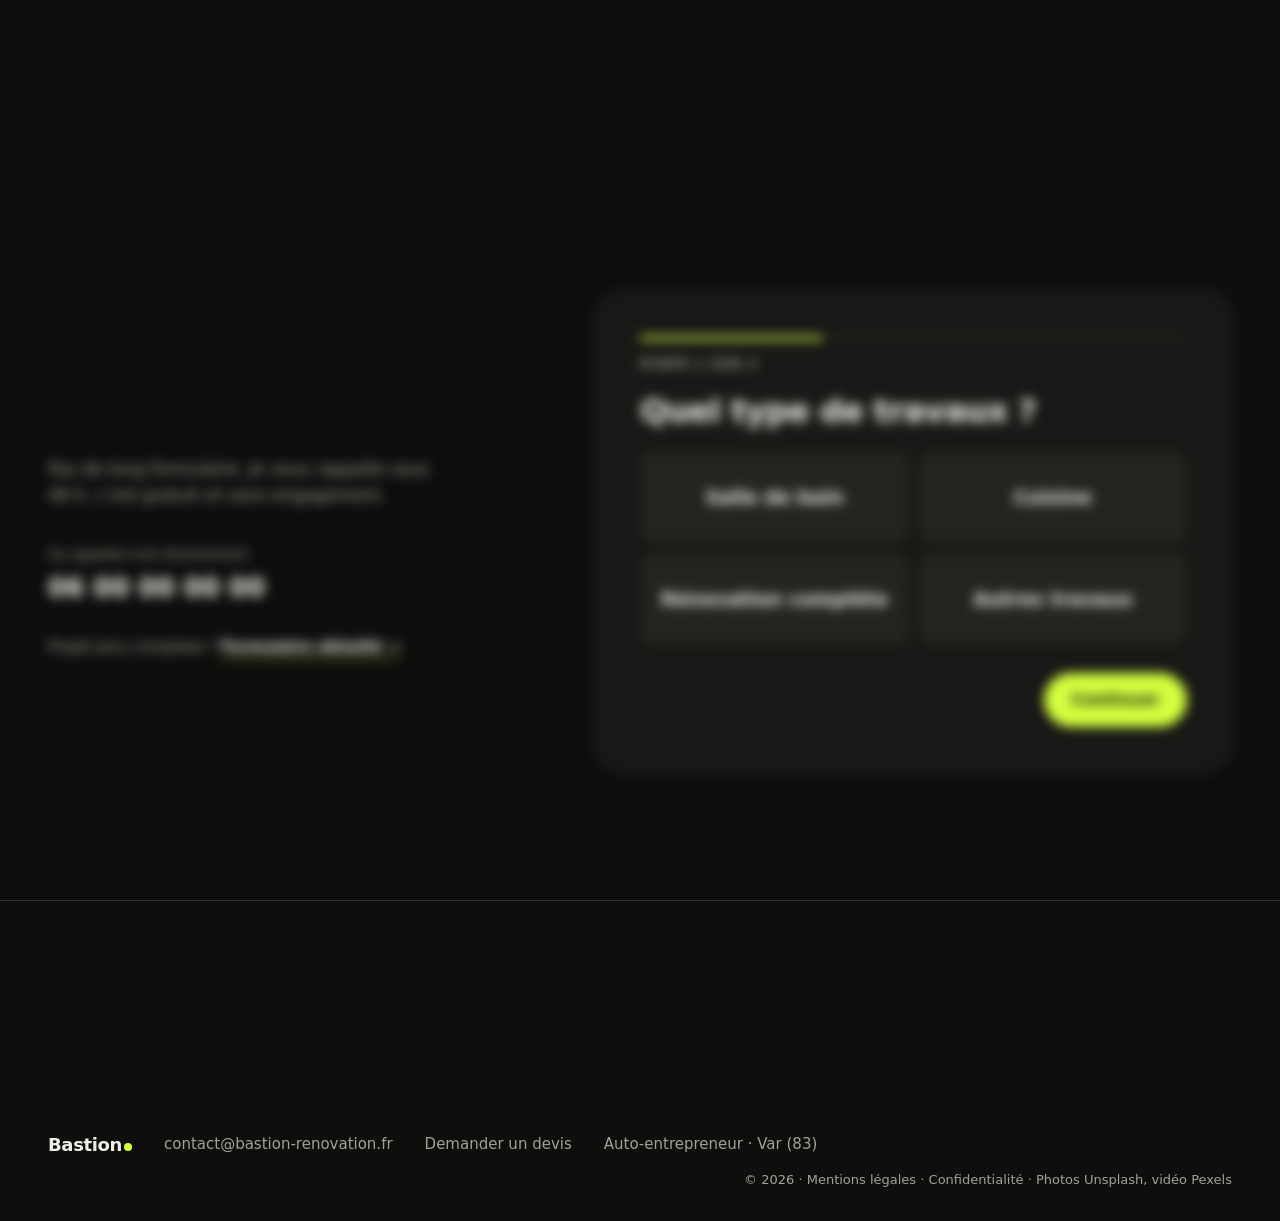
==== commit 24926595: "Pages légales (mentions, confidentialité RGPD), 404, CSP, favicon, robots et sitemap Co-Authored-By:" ====
--- a/index.html
+++ b/index.html
@@ -5,7 +5,10 @@
 <meta name="viewport" content="width=device-width, initial-scale=1">
 <title>Bastion Rénovation · Rénovation intérieure dans le Var</title>
 <meta name="description" content="Artisan rénovation dans le Var : salle de bain, cuisine, plâtrerie, isolation, sols et peinture. De la démolition aux finitions, devis gratuit sous 48 h.">
+<meta http-equiv="Content-Security-Policy" content="default-src 'self'; script-src 'self' 'sha256-qOhFsq0QMV2REqNwk5hGH5bZE9SkX6gt6yeyKdYPv+U='; style-src 'self' 'unsafe-inline' https://fonts.googleapis.com; font-src https://fonts.gstatic.com; img-src 'self' data: https://images.unsplash.com; media-src https://videos.pexels.com; connect-src https://api.web3forms.com; form-action 'self'; base-uri 'self'; object-src 'none'; upgrade-insecure-requests">
+<meta name="referrer" content="strict-origin-when-cross-origin">
 <script>document.documentElement.classList.add("js")</script>
+<link rel="icon" href="favicon.svg" type="image/svg+xml">
 <link rel="preconnect" href="https://fonts.googleapis.com">
 <link rel="preconnect" href="https://fonts.gstatic.com" crossorigin>
 <link rel="preconnect" href="https://images.unsplash.com">
@@ -97,7 +100,7 @@
         <legend>Où et quelle taille&nbsp;?</legend>
         <label class="field">
           <span>Commune du chantier</span>
-          <input type="text" name="commune" autocomplete="address-level2" placeholder="ex. Fréjus">
+          <input type="text" name="commune" autocomplete="address-level2" placeholder="ex. Fréjus" maxlength="80">
         </label>
         <p class="sub">Surface approximative</p>
         <div class="choices">
@@ -112,11 +115,12 @@
       <fieldset class="step" data-step="3">
         <legend>Comment vous joindre&nbsp;?</legend>
         <div class="row">
-          <label class="field"><span>Nom</span><input type="text" name="nom" autocomplete="name"></label>
-          <label class="field"><span>Téléphone</span><input type="tel" name="telephone" autocomplete="tel"></label>
+          <label class="field"><span>Nom</span><input type="text" name="nom" autocomplete="name" maxlength="80"></label>
+          <label class="field"><span>Téléphone</span><input type="tel" name="telephone" autocomplete="tel" maxlength="20"></label>
         </div>
-        <label class="field"><span>Un détail à ajouter&nbsp;? <em>(facultatif)</em></span><textarea name="message" rows="2"></textarea></label>
+        <label class="field"><span>Un détail à ajouter&nbsp;? <em>(facultatif)</em></span><textarea name="message" rows="2" maxlength="1000"></textarea></label>
         <p class="err" data-for="3">Nom et téléphone valides, s’il vous plaît.</p>
+        <p class="rgpd-note">Vos coordonnées servent uniquement à vous recontacter pour ce devis. <a href="confidentialite.html">Données personnelles</a></p>
       </fieldset>
 
       <div class="step step--done" data-step="4" tabindex="-1">
@@ -141,7 +145,7 @@
     <a href="mailto:contact@bastion-renovation.fr">contact@bastion-renovation.fr</a>
     <a href="devis.html">Demander un devis</a>
     <span>Auto-entrepreneur · Var (83)</span>
-    <span class="foot__small">© <span id="year">2026</span> · <a href="#">Mentions légales</a> · Photos Unsplash</span>
+    <span class="foot__small">© <span id="year">2026</span> · <a href="mentions-legales.html">Mentions légales</a> · <a href="confidentialite.html">Confidentialité</a> · Photos Unsplash, vidéo Pexels</span>
   </div>
 </footer>
 
--- a/style.css
+++ b/style.css
@@ -427,6 +427,48 @@
   .dp-submit .btn { width: 100%; }
 }
 
+/* ============================================================
+   PAGES LÉGALES, 404, MENTIONS RGPD
+   ============================================================ */
+.legal { max-width: 820px; margin-inline: auto; padding: clamp(110px, 14vw, 160px) var(--gutter) clamp(64px, 9vw, 110px); }
+.legal .hero__where { display: inline-block; }
+.legal h1 { margin-top: 20px; font-size: clamp(40px, 6.5vw, 80px); font-weight: 900; letter-spacing: -.045em; line-height: .95; }
+.legal__date { margin-top: 16px; font-size: 14px; color: var(--soft); }
+.legal__summary { margin-top: 32px; padding: 20px 24px; border-radius: var(--r); background: var(--bg-2); border: 1px solid var(--line); border-left: 3px solid var(--lime); }
+.legal__toc { display: flex; flex-wrap: wrap; gap: 8px; margin: 32px 0 8px; }
+.legal__toc a { padding: 8px 14px; border-radius: 999px; background: var(--bg-2); border: 1px solid var(--line); font-size: 14px; text-decoration: none; transition: border-color .2s ease, color .2s ease; }
+.legal__toc a:hover { border-color: var(--lime); color: var(--lime); }
+.legal section { padding-top: 40px; scroll-margin-top: 90px; }
+.legal h2 { font-size: clamp(24px, 2.6vw, 32px); margin-bottom: 16px; }
+.legal p, .legal li { color: #cfccc3; }
+.legal p + p, .legal p + ul, .legal ul + p, .legal .legal__card + p, .legal p + .legal__card, .legal .legal__table + p { margin-top: 14px; }
+.legal ul { padding-left: 20px; margin: 0; display: grid; gap: 8px; }
+.legal a { color: var(--text); text-decoration-color: var(--lime); text-underline-offset: 3px; }
+.legal a:hover { color: var(--lime); }
+.legal strong { color: var(--text); }
+.legal__card { display: grid; grid-template-columns: minmax(130px, auto) 1fr; gap: 10px 24px; margin: 0; padding: 22px 24px; border-radius: var(--r); background: var(--bg-2); border: 1px solid var(--line); }
+.legal__card dt { font-size: 14px; color: var(--soft); }
+.legal__card dd { margin: 0; color: var(--text); overflow-wrap: anywhere; }
+.legal__table { width: 100%; border-collapse: collapse; font-size: 15px; }
+.legal__table th, .legal__table td { text-align: left; vertical-align: top; padding: 12px 14px; border-bottom: 1px solid var(--line); }
+.legal__table th { font-size: 13px; font-weight: 600; letter-spacing: .04em; text-transform: uppercase; color: var(--soft); }
+.legal__table td { color: #cfccc3; }
+/* informations à compléter par l’exploitant */
+.todo { color: var(--lime); background: rgba(212, 255, 63, .1); padding: 0 6px; border-radius: 4px; font-weight: 600; }
+
+.notfound { min-height: 100vh; min-height: 100svh; display: flex; flex-direction: column; justify-content: center; align-items: flex-start; gap: 22px; padding: 40px var(--gutter); max-width: 900px; margin-inline: auto; }
+.notfound h1 { font-size: clamp(52px, 10vw, 128px); font-weight: 900; letter-spacing: -.05em; line-height: .9; }
+.notfound p:not(.hero__where) { color: var(--soft); font-size: 18px; }
+
+.rgpd-note { margin-top: 14px; font-size: 13px; color: var(--soft); }
+.rgpd-note a, .dp-consent a { color: var(--text); text-decoration-color: var(--lime); text-underline-offset: 3px; }
+
+@media (max-width: 560px) {
+  .legal__card { grid-template-columns: 1fr; gap: 2px; }
+  .legal__card dd { margin-bottom: 10px; }
+  .legal__table th, .legal__table td { padding: 10px 8px; font-size: 14px; }
+}
+
 @media (prefers-reduced-motion: reduce) {
   .js [data-reveal], .js .panel[data-reveal], .js .panel[data-reveal] .panel__txt { opacity: 1; transform: none; clip-path: none; filter: none; }
   .js [data-split] .w > span { transform: none !important; }
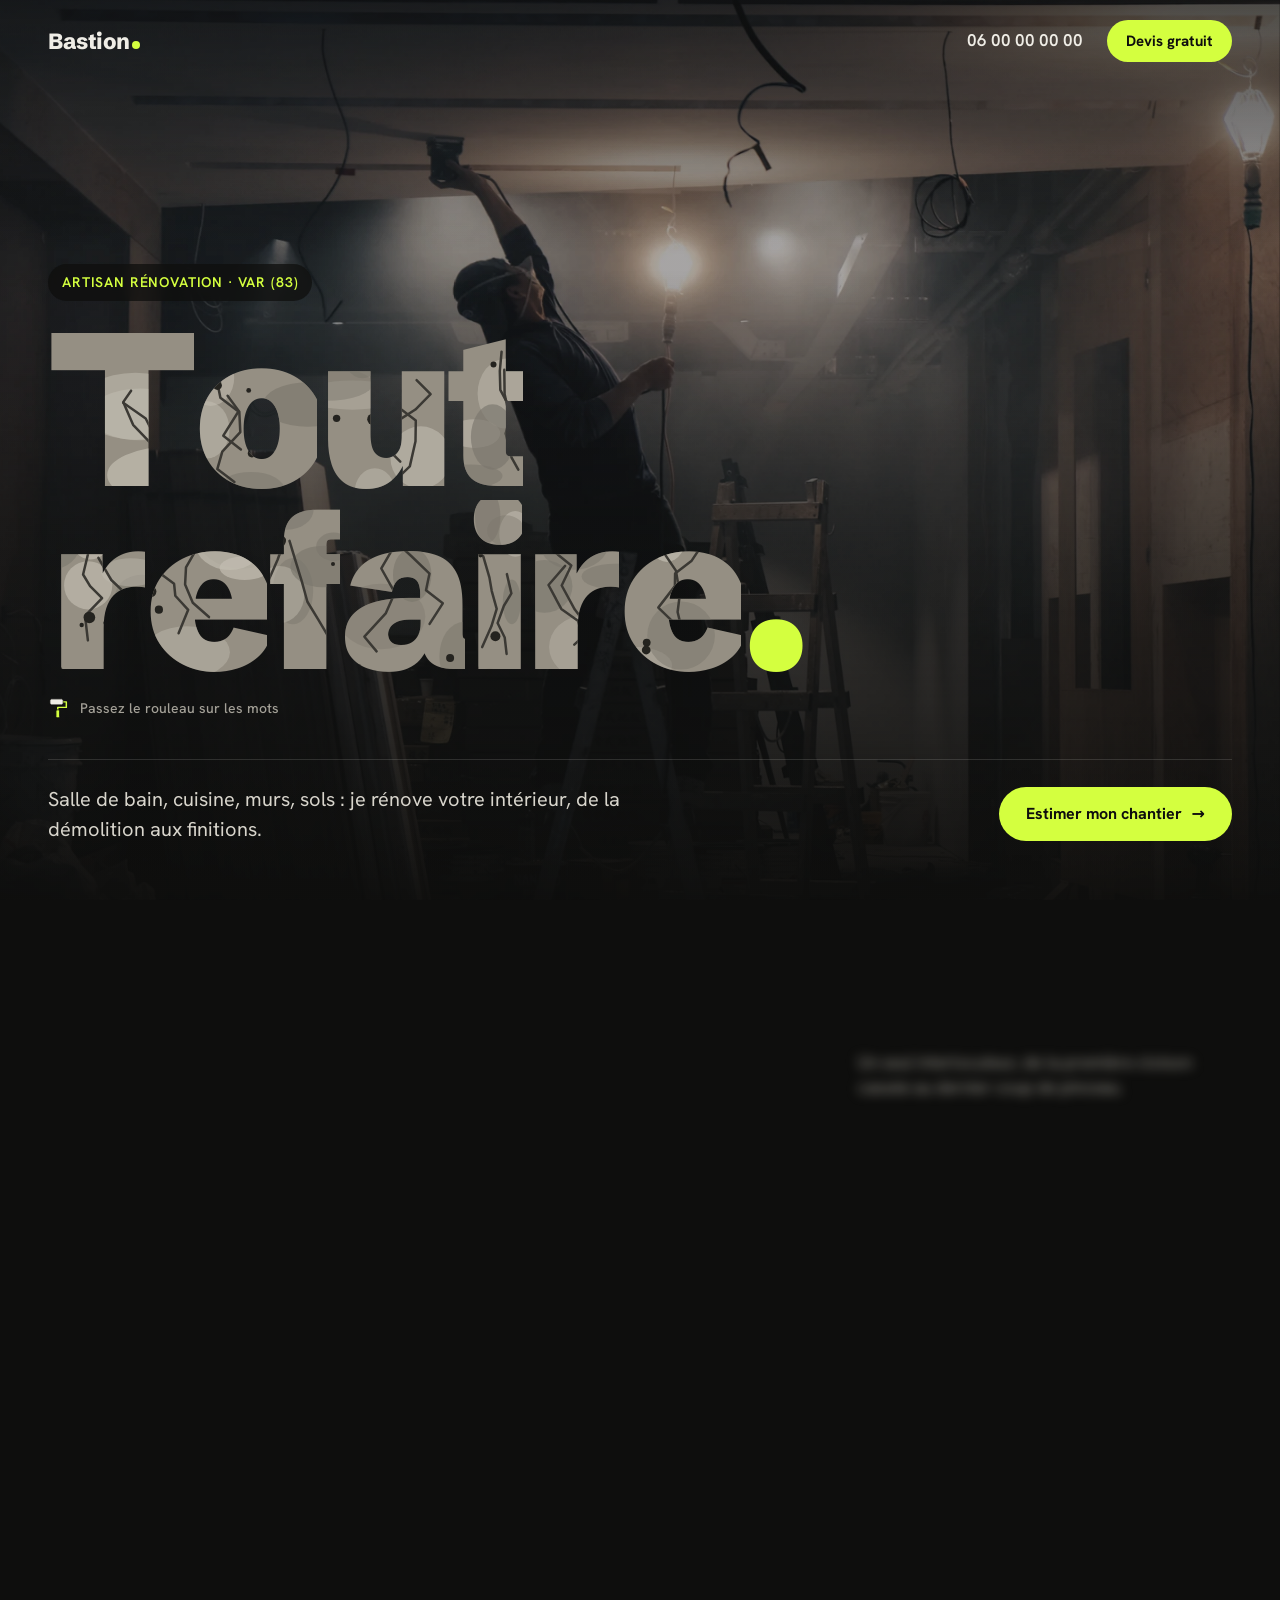
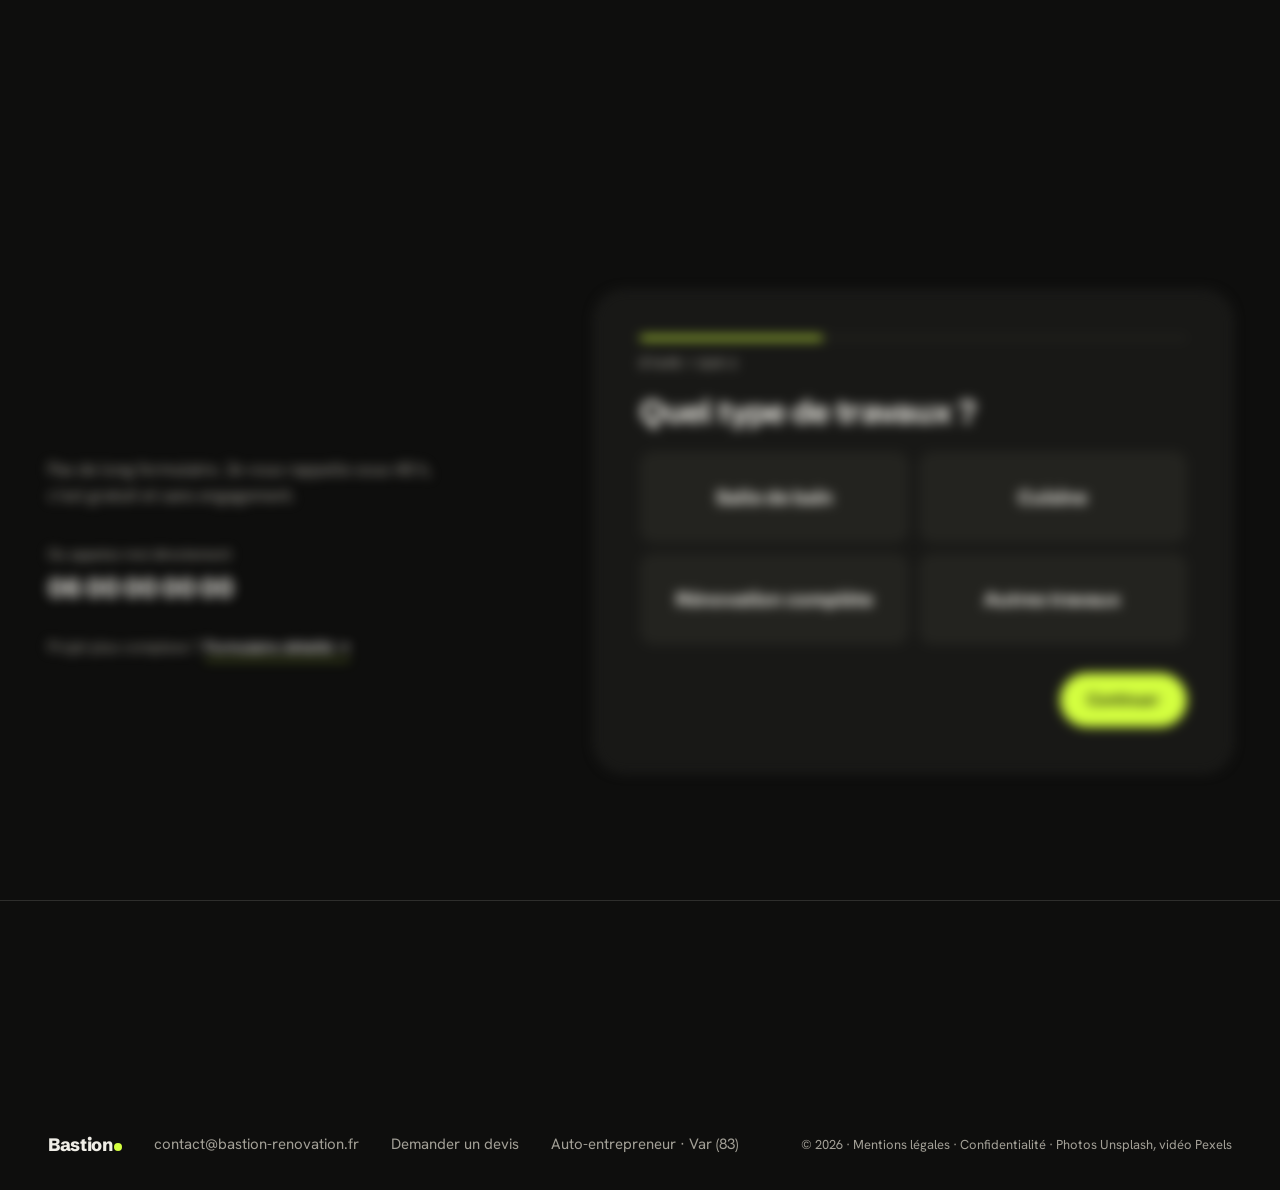
==== commit 577a6703: "Auto-hébergement des polices, photos et vidéo ; CSP limitée au site ; zones vides pour les infos lég" ====
--- a/index.html
+++ b/index.html
@@ -5,14 +5,11 @@
 <meta name="viewport" content="width=device-width, initial-scale=1">
 <title>Bastion Rénovation · Rénovation intérieure dans le Var</title>
 <meta name="description" content="Artisan rénovation dans le Var : salle de bain, cuisine, plâtrerie, isolation, sols et peinture. De la démolition aux finitions, devis gratuit sous 48 h.">
-<meta http-equiv="Content-Security-Policy" content="default-src 'self'; script-src 'self' 'sha256-qOhFsq0QMV2REqNwk5hGH5bZE9SkX6gt6yeyKdYPv+U='; style-src 'self' 'unsafe-inline' https://fonts.googleapis.com; font-src https://fonts.gstatic.com; img-src 'self' data: https://images.unsplash.com; media-src https://videos.pexels.com; connect-src https://api.web3forms.com; form-action 'self'; base-uri 'self'; object-src 'none'; upgrade-insecure-requests">
+<meta http-equiv="Content-Security-Policy" content="default-src 'self'; script-src 'self' 'sha256-qOhFsq0QMV2REqNwk5hGH5bZE9SkX6gt6yeyKdYPv+U='; style-src 'self' 'unsafe-inline'; font-src 'self'; img-src 'self' data:; media-src 'self'; connect-src https://api.web3forms.com; form-action 'self'; base-uri 'self'; object-src 'none'; upgrade-insecure-requests">
 <meta name="referrer" content="strict-origin-when-cross-origin">
 <script>document.documentElement.classList.add("js")</script>
 <link rel="icon" href="favicon.svg" type="image/svg+xml">
-<link rel="preconnect" href="https://fonts.googleapis.com">
-<link rel="preconnect" href="https://fonts.gstatic.com" crossorigin>
-<link rel="preconnect" href="https://images.unsplash.com">
-<link href="https://fonts.googleapis.com/css2?family=Schibsted+Grotesk:wght@700;800;900&family=Hanken+Grotesk:wght@400;500;600;700&display=swap" rel="stylesheet">
+<link rel="stylesheet" href="fonts.css">
 <link rel="stylesheet" href="style.css">
 </head>
 <body>
@@ -27,10 +24,10 @@
   <!-- HERO -->
   <section class="hero">
     <div class="hero__media" id="hero-media">
-    <img class="hero__img" src="https://images.unsplash.com/photo-1482731215275-a1f151646268?auto=format&fit=crop&w=2000&q=70" alt="Artisan sur une échelle dans une pièce en travaux">
+    <img class="hero__img" src="img/hero-1920.webp" srcset="img/hero-900.webp 900w, img/hero-1920.webp 1920w" sizes="100vw" alt="Artisan sur une échelle dans une pièce en travaux">
     <video class="hero__video" id="hero-video" muted loop playsinline preload="none" aria-hidden="true"
-      data-src="https://videos.pexels.com/video-files/6474089/6474089-hd_1280_720_25fps.mp4"
-      data-src-small="https://videos.pexels.com/video-files/6474089/6474089-sd_960_540_25fps.mp4"></video>
+      data-src="video/chantier-720.mp4"
+      data-src-small="video/chantier-540.mp4"></video>
     </div>
     <div class="shards" id="shards" aria-hidden="true"></div>
     <div class="hero__in">
@@ -54,19 +51,19 @@
     </div>
     <div class="panels">
       <article class="panel" data-reveal>
-        <img src="https://images.unsplash.com/photo-1661107259637-4e1c55462428?auto=format&fit=crop&w=1000&q=70" alt="Salle de bain rénovée avec douche à l’italienne et grand miroir" loading="lazy">
+        <img src="img/salle-de-bain.webp" alt="Salle de bain rénovée avec douche à l’italienne et grand miroir" loading="lazy">
         <div class="panel__txt"><h3>Salle de bain</h3><p>Douche à l’italienne, faïence, meuble vasque. Clé en main.</p></div>
       </article>
       <article class="panel" data-reveal>
-        <img src="https://images.unsplash.com/photo-1628797285815-453c1d0d21e3?auto=format&fit=crop&w=1000&q=70" alt="Cuisine rustique rénovée avec îlot en bois" loading="lazy">
+        <img src="img/cuisine.webp" alt="Cuisine rustique rénovée avec îlot en bois" loading="lazy">
         <div class="panel__txt"><h3>Cuisine</h3><p>Dépose de l’ancienne, réseaux, pose et finitions.</p></div>
       </article>
       <article class="panel" data-reveal>
-        <img src="https://images.unsplash.com/photo-1768839725085-829e6ac7ac26?auto=format&fit=crop&w=1000&q=70" alt="Mains appliquant du plâtre sur un mur avec des platoirs" loading="lazy">
+        <img src="img/platrerie.webp" alt="Mains appliquant du plâtre sur un mur avec des platoirs" loading="lazy">
         <div class="panel__txt"><h3>Plâtrerie</h3><p>Cloisons, faux plafonds, isolation, enduits.</p></div>
       </article>
       <article class="panel" data-reveal>
-        <img src="https://images.unsplash.com/photo-1693985120993-e9b203ce7631?auto=format&fit=crop&w=1000&q=70" alt="Rouleau de peinture sur un mur blanc" loading="lazy">
+        <img src="img/peinture.webp" alt="Rouleau de peinture sur un mur blanc" loading="lazy">
         <div class="panel__txt"><h3>Sols &amp; peinture</h3><p>Carrelage, parquet, peinture : les finitions qui changent tout.</p></div>
       </article>
     </div>
--- a/fonts.css
+++ b/fonts.css
@@ -0,0 +1,127 @@
+/* Polices auto-hébergées (licence SIL Open Font License) : aucune requête vers Google */
+/* latin-ext */
+@font-face {
+  font-family: 'Hanken Grotesk';
+  font-style: normal;
+  font-weight: 400;
+  font-display: swap;
+  src: url(fonts/hanken-grotesk-latin-ext.woff2) format('woff2');
+  unicode-range: U+0100-02BA, U+02BD-02C5, U+02C7-02CC, U+02CE-02D7, U+02DD-02FF, U+0304, U+0308, U+0329, U+1D00-1DBF, U+1E00-1E9F, U+1EF2-1EFF, U+2020, U+20A0-20AB, U+20AD-20C0, U+2113, U+2C60-2C7F, U+A720-A7FF;
+}
+/* latin */
+@font-face {
+  font-family: 'Hanken Grotesk';
+  font-style: normal;
+  font-weight: 400;
+  font-display: swap;
+  src: url(fonts/hanken-grotesk-latin.woff2) format('woff2');
+  unicode-range: U+0000-00FF, U+0131, U+0152-0153, U+02BB-02BC, U+02C6, U+02DA, U+02DC, U+0304, U+0308, U+0329, U+2000-206F, U+20AC, U+2122, U+2191, U+2193, U+2212, U+2215, U+FEFF, U+FFFD;
+}
+/* latin-ext */
+@font-face {
+  font-family: 'Hanken Grotesk';
+  font-style: normal;
+  font-weight: 500;
+  font-display: swap;
+  src: url(fonts/hanken-grotesk-latin-ext.woff2) format('woff2');
+  unicode-range: U+0100-02BA, U+02BD-02C5, U+02C7-02CC, U+02CE-02D7, U+02DD-02FF, U+0304, U+0308, U+0329, U+1D00-1DBF, U+1E00-1E9F, U+1EF2-1EFF, U+2020, U+20A0-20AB, U+20AD-20C0, U+2113, U+2C60-2C7F, U+A720-A7FF;
+}
+/* latin */
+@font-face {
+  font-family: 'Hanken Grotesk';
+  font-style: normal;
+  font-weight: 500;
+  font-display: swap;
+  src: url(fonts/hanken-grotesk-latin.woff2) format('woff2');
+  unicode-range: U+0000-00FF, U+0131, U+0152-0153, U+02BB-02BC, U+02C6, U+02DA, U+02DC, U+0304, U+0308, U+0329, U+2000-206F, U+20AC, U+2122, U+2191, U+2193, U+2212, U+2215, U+FEFF, U+FFFD;
+}
+/* latin-ext */
+@font-face {
+  font-family: 'Hanken Grotesk';
+  font-style: normal;
+  font-weight: 600;
+  font-display: swap;
+  src: url(fonts/hanken-grotesk-latin-ext.woff2) format('woff2');
+  unicode-range: U+0100-02BA, U+02BD-02C5, U+02C7-02CC, U+02CE-02D7, U+02DD-02FF, U+0304, U+0308, U+0329, U+1D00-1DBF, U+1E00-1E9F, U+1EF2-1EFF, U+2020, U+20A0-20AB, U+20AD-20C0, U+2113, U+2C60-2C7F, U+A720-A7FF;
+}
+/* latin */
+@font-face {
+  font-family: 'Hanken Grotesk';
+  font-style: normal;
+  font-weight: 600;
+  font-display: swap;
+  src: url(fonts/hanken-grotesk-latin.woff2) format('woff2');
+  unicode-range: U+0000-00FF, U+0131, U+0152-0153, U+02BB-02BC, U+02C6, U+02DA, U+02DC, U+0304, U+0308, U+0329, U+2000-206F, U+20AC, U+2122, U+2191, U+2193, U+2212, U+2215, U+FEFF, U+FFFD;
+}
+/* latin-ext */
+@font-face {
+  font-family: 'Hanken Grotesk';
+  font-style: normal;
+  font-weight: 700;
+  font-display: swap;
+  src: url(fonts/hanken-grotesk-latin-ext.woff2) format('woff2');
+  unicode-range: U+0100-02BA, U+02BD-02C5, U+02C7-02CC, U+02CE-02D7, U+02DD-02FF, U+0304, U+0308, U+0329, U+1D00-1DBF, U+1E00-1E9F, U+1EF2-1EFF, U+2020, U+20A0-20AB, U+20AD-20C0, U+2113, U+2C60-2C7F, U+A720-A7FF;
+}
+/* latin */
+@font-face {
+  font-family: 'Hanken Grotesk';
+  font-style: normal;
+  font-weight: 700;
+  font-display: swap;
+  src: url(fonts/hanken-grotesk-latin.woff2) format('woff2');
+  unicode-range: U+0000-00FF, U+0131, U+0152-0153, U+02BB-02BC, U+02C6, U+02DA, U+02DC, U+0304, U+0308, U+0329, U+2000-206F, U+20AC, U+2122, U+2191, U+2193, U+2212, U+2215, U+FEFF, U+FFFD;
+}
+/* latin-ext */
+@font-face {
+  font-family: 'Schibsted Grotesk';
+  font-style: normal;
+  font-weight: 700;
+  font-display: swap;
+  src: url(fonts/schibsted-grotesk-latin-ext.woff2) format('woff2');
+  unicode-range: U+0100-02BA, U+02BD-02C5, U+02C7-02CC, U+02CE-02D7, U+02DD-02FF, U+0304, U+0308, U+0329, U+1D00-1DBF, U+1E00-1E9F, U+1EF2-1EFF, U+2020, U+20A0-20AB, U+20AD-20C0, U+2113, U+2C60-2C7F, U+A720-A7FF;
+}
+/* latin */
+@font-face {
+  font-family: 'Schibsted Grotesk';
+  font-style: normal;
+  font-weight: 700;
+  font-display: swap;
+  src: url(fonts/schibsted-grotesk-latin.woff2) format('woff2');
+  unicode-range: U+0000-00FF, U+0131, U+0152-0153, U+02BB-02BC, U+02C6, U+02DA, U+02DC, U+0304, U+0308, U+0329, U+2000-206F, U+20AC, U+2122, U+2191, U+2193, U+2212, U+2215, U+FEFF, U+FFFD;
+}
+/* latin-ext */
+@font-face {
+  font-family: 'Schibsted Grotesk';
+  font-style: normal;
+  font-weight: 800;
+  font-display: swap;
+  src: url(fonts/schibsted-grotesk-latin-ext.woff2) format('woff2');
+  unicode-range: U+0100-02BA, U+02BD-02C5, U+02C7-02CC, U+02CE-02D7, U+02DD-02FF, U+0304, U+0308, U+0329, U+1D00-1DBF, U+1E00-1E9F, U+1EF2-1EFF, U+2020, U+20A0-20AB, U+20AD-20C0, U+2113, U+2C60-2C7F, U+A720-A7FF;
+}
+/* latin */
+@font-face {
+  font-family: 'Schibsted Grotesk';
+  font-style: normal;
+  font-weight: 800;
+  font-display: swap;
+  src: url(fonts/schibsted-grotesk-latin.woff2) format('woff2');
+  unicode-range: U+0000-00FF, U+0131, U+0152-0153, U+02BB-02BC, U+02C6, U+02DA, U+02DC, U+0304, U+0308, U+0329, U+2000-206F, U+20AC, U+2122, U+2191, U+2193, U+2212, U+2215, U+FEFF, U+FFFD;
+}
+/* latin-ext */
+@font-face {
+  font-family: 'Schibsted Grotesk';
+  font-style: normal;
+  font-weight: 900;
+  font-display: swap;
+  src: url(fonts/schibsted-grotesk-latin-ext.woff2) format('woff2');
+  unicode-range: U+0100-02BA, U+02BD-02C5, U+02C7-02CC, U+02CE-02D7, U+02DD-02FF, U+0304, U+0308, U+0329, U+1D00-1DBF, U+1E00-1E9F, U+1EF2-1EFF, U+2020, U+20A0-20AB, U+20AD-20C0, U+2113, U+2C60-2C7F, U+A720-A7FF;
+}
+/* latin */
+@font-face {
+  font-family: 'Schibsted Grotesk';
+  font-style: normal;
+  font-weight: 900;
+  font-display: swap;
+  src: url(fonts/schibsted-grotesk-latin.woff2) format('woff2');
+  unicode-range: U+0000-00FF, U+0131, U+0152-0153, U+02BB-02BC, U+02C6, U+02DA, U+02DC, U+0304, U+0308, U+0329, U+2000-206F, U+20AC, U+2122, U+2191, U+2193, U+2212, U+2215, U+FEFF, U+FFFD;
+}
--- a/style.css
+++ b/style.css
@@ -454,7 +454,7 @@
 .legal__table th { font-size: 13px; font-weight: 600; letter-spacing: .04em; text-transform: uppercase; color: var(--soft); }
 .legal__table td { color: #cfccc3; }
 /* informations à compléter par l’exploitant */
-.todo { color: var(--lime); background: rgba(212, 255, 63, .1); padding: 0 6px; border-radius: 4px; font-weight: 600; }
+.todo { display: inline-block; width: var(--w, 12ch); max-width: 100%; height: 1.15em; vertical-align: -.2em; border-bottom: 2px dashed rgba(212, 255, 63, .55); }
 
 .notfound { min-height: 100vh; min-height: 100svh; display: flex; flex-direction: column; justify-content: center; align-items: flex-start; gap: 22px; padding: 40px var(--gutter); max-width: 900px; margin-inline: auto; }
 .notfound h1 { font-size: clamp(52px, 10vw, 128px); font-weight: 900; letter-spacing: -.05em; line-height: .9; }
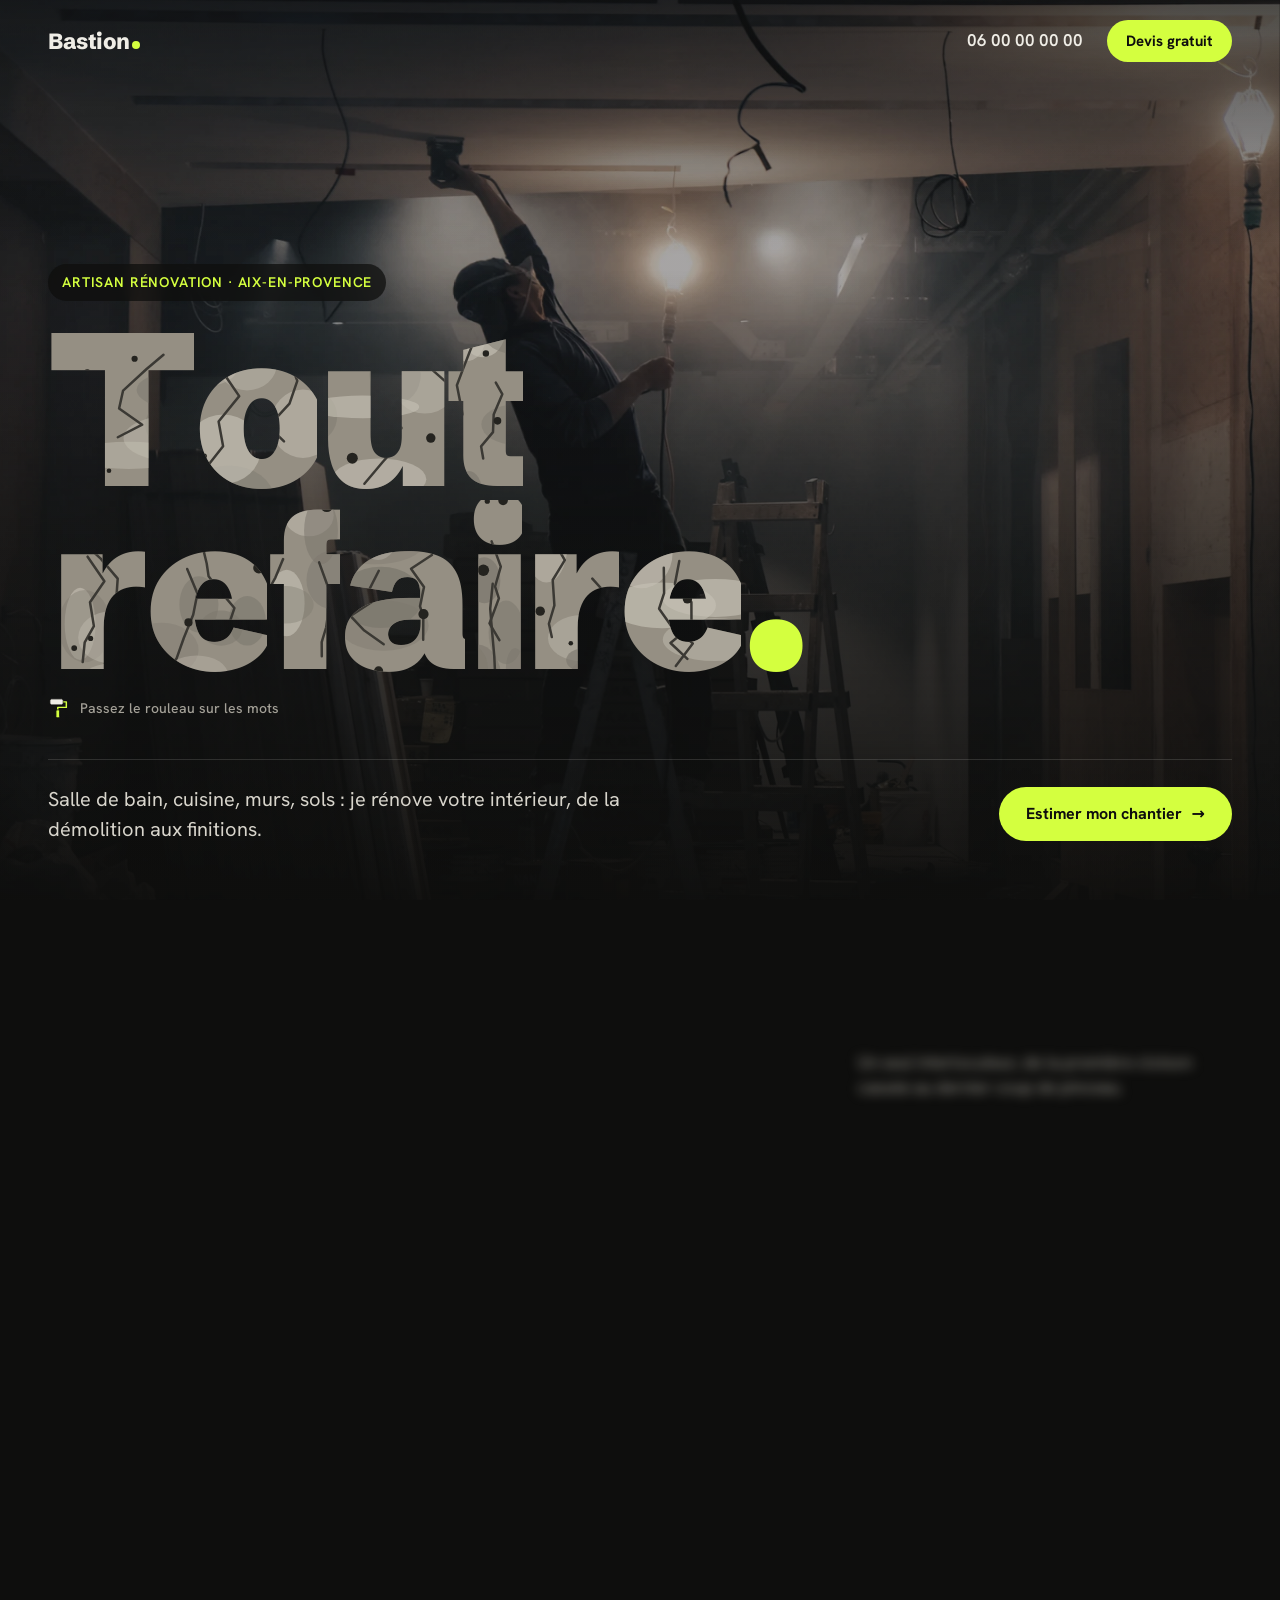
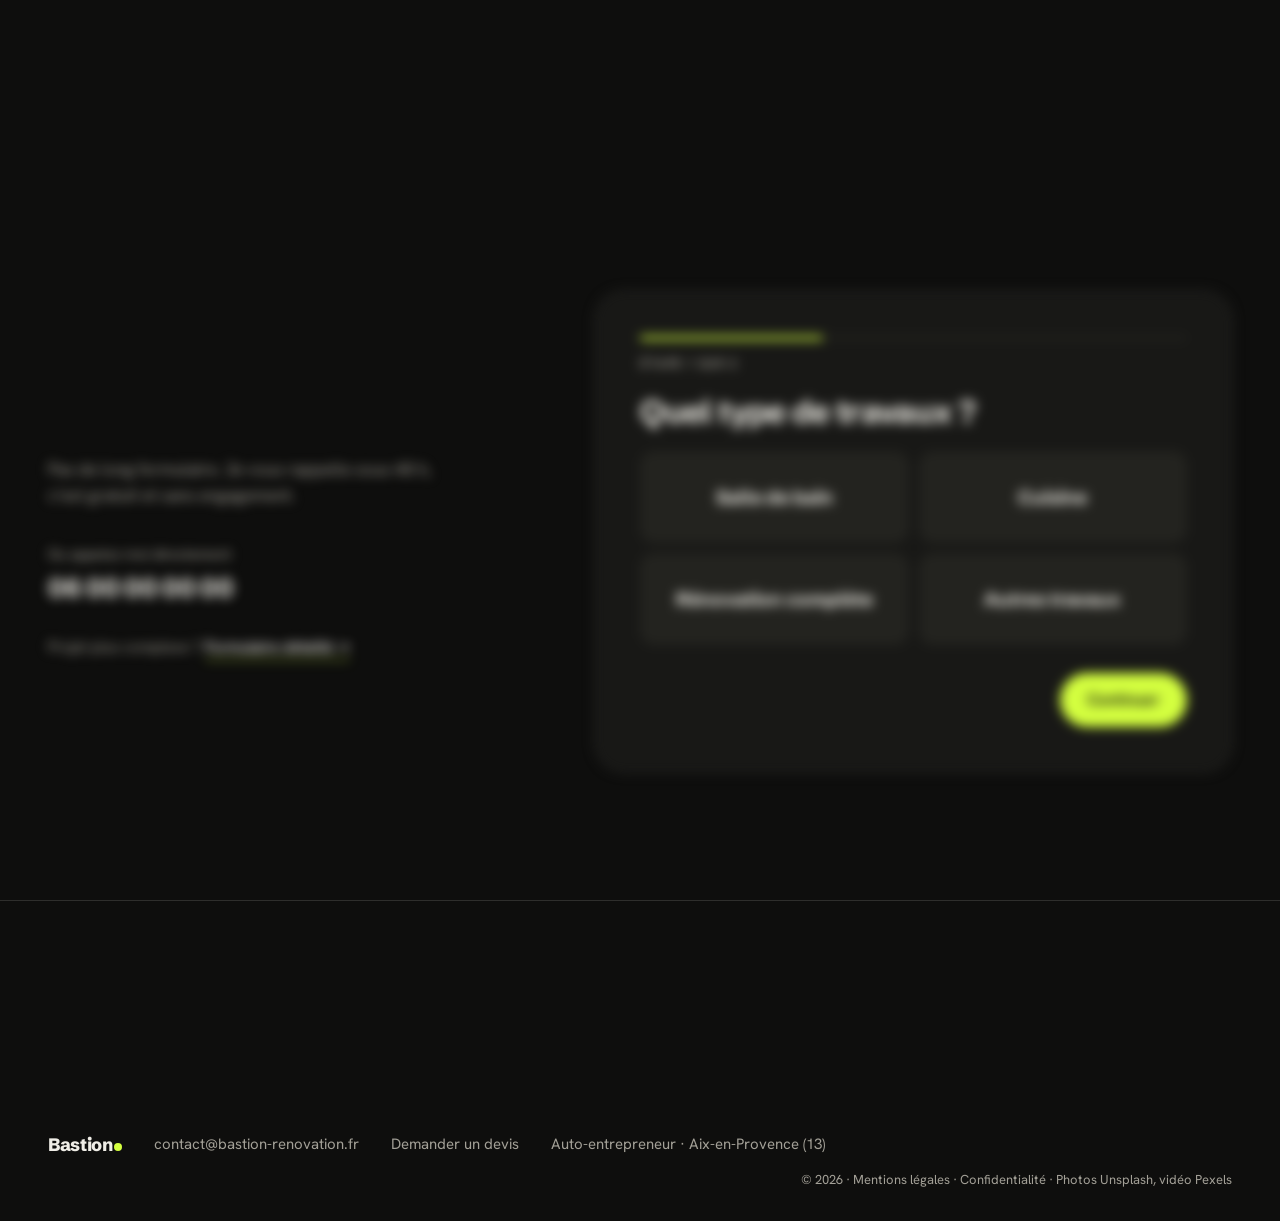
==== commit 80636e4f: "Localisation : Var remplacé par Aix-en-Provence Co-Authored-By: Claude Opus 5.5 <noreply@anthropic.c" ====
--- a/index.html
+++ b/index.html
@@ -3,8 +3,8 @@
 <head>
 <meta charset="utf-8">
 <meta name="viewport" content="width=device-width, initial-scale=1">
-<title>Bastion Rénovation · Rénovation intérieure dans le Var</title>
-<meta name="description" content="Artisan rénovation dans le Var : salle de bain, cuisine, plâtrerie, isolation, sols et peinture. De la démolition aux finitions, devis gratuit sous 48 h.">
+<title>Bastion Rénovation · Rénovation intérieure à Aix-en-Provence</title>
+<meta name="description" content="Artisan rénovation à Aix-en-Provence et alentours : salle de bain, cuisine, plâtrerie, isolation, sols et peinture. De la démolition aux finitions, devis gratuit sous 48 h.">
 <meta http-equiv="Content-Security-Policy" content="default-src 'self'; script-src 'self' 'sha256-qOhFsq0QMV2REqNwk5hGH5bZE9SkX6gt6yeyKdYPv+U='; style-src 'self' 'unsafe-inline'; font-src 'self'; img-src 'self' data:; media-src 'self'; connect-src https://api.web3forms.com; form-action 'self'; base-uri 'self'; object-src 'none'; upgrade-insecure-requests">
 <meta name="referrer" content="strict-origin-when-cross-origin">
 <script>document.documentElement.classList.add("js")</script>
@@ -31,7 +31,7 @@
     </div>
     <div class="shards" id="shards" aria-hidden="true"></div>
     <div class="hero__in">
-      <p class="hero__where">Artisan rénovation · Var (83)</p>
+      <p class="hero__where">Artisan rénovation · Aix-en-Provence</p>
       <div class="title-wrap">
         <h1 id="title" aria-label="Tout refaire."><span class="line"><span>Tout</span></span><span class="line"><span>refaire.</span></span></h1>
       </div>
@@ -97,7 +97,7 @@
         <legend>Où et quelle taille&nbsp;?</legend>
         <label class="field">
           <span>Commune du chantier</span>
-          <input type="text" name="commune" autocomplete="address-level2" placeholder="ex. Fréjus" maxlength="80">
+          <input type="text" name="commune" autocomplete="address-level2" placeholder="ex. Aix-en-Provence" maxlength="80">
         </label>
         <p class="sub">Surface approximative</p>
         <div class="choices">
@@ -141,7 +141,7 @@
     <span class="logo">Bastion<i></i></span>
     <a href="mailto:contact@bastion-renovation.fr">contact@bastion-renovation.fr</a>
     <a href="devis.html">Demander un devis</a>
-    <span>Auto-entrepreneur · Var (83)</span>
+    <span>Auto-entrepreneur · Aix-en-Provence (13)</span>
     <span class="foot__small">© <span id="year">2026</span> · <a href="mentions-legales.html">Mentions légales</a> · <a href="confidentialite.html">Confidentialité</a> · Photos Unsplash, vidéo Pexels</span>
   </div>
 </footer>
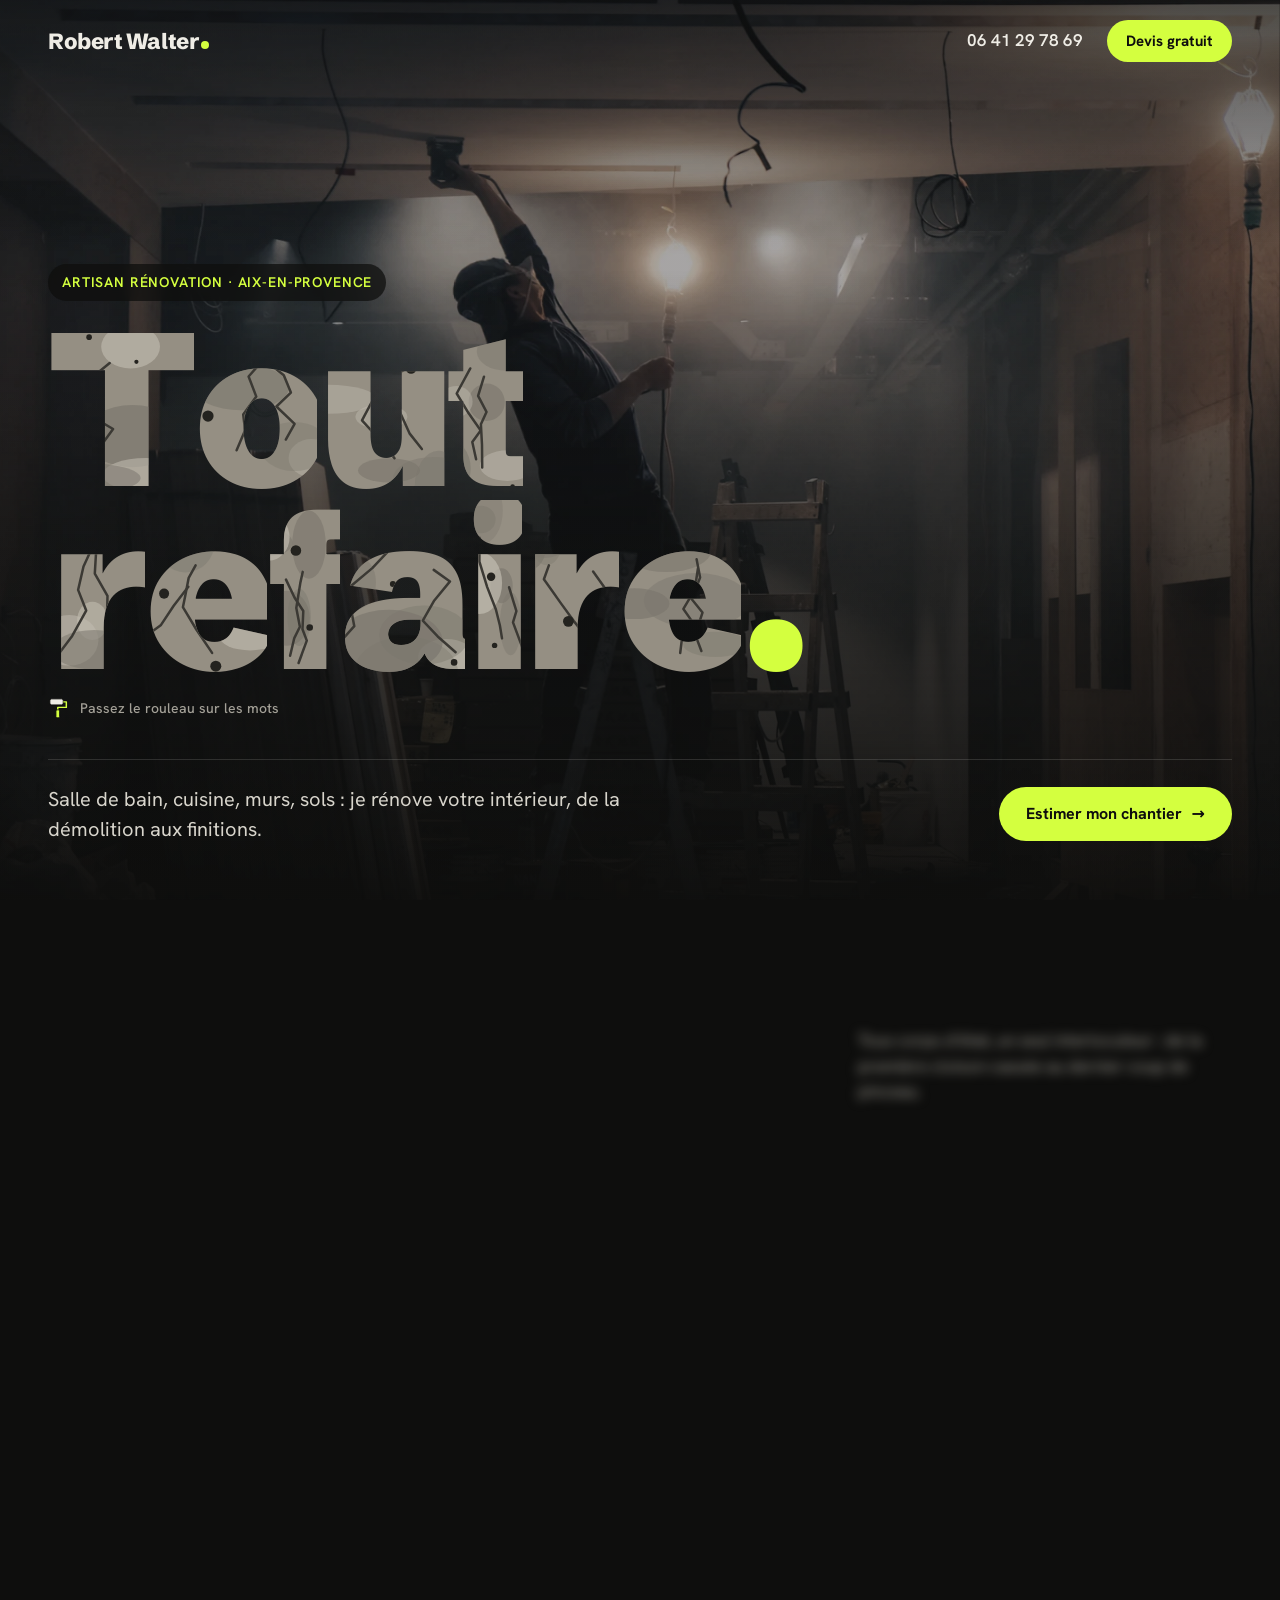
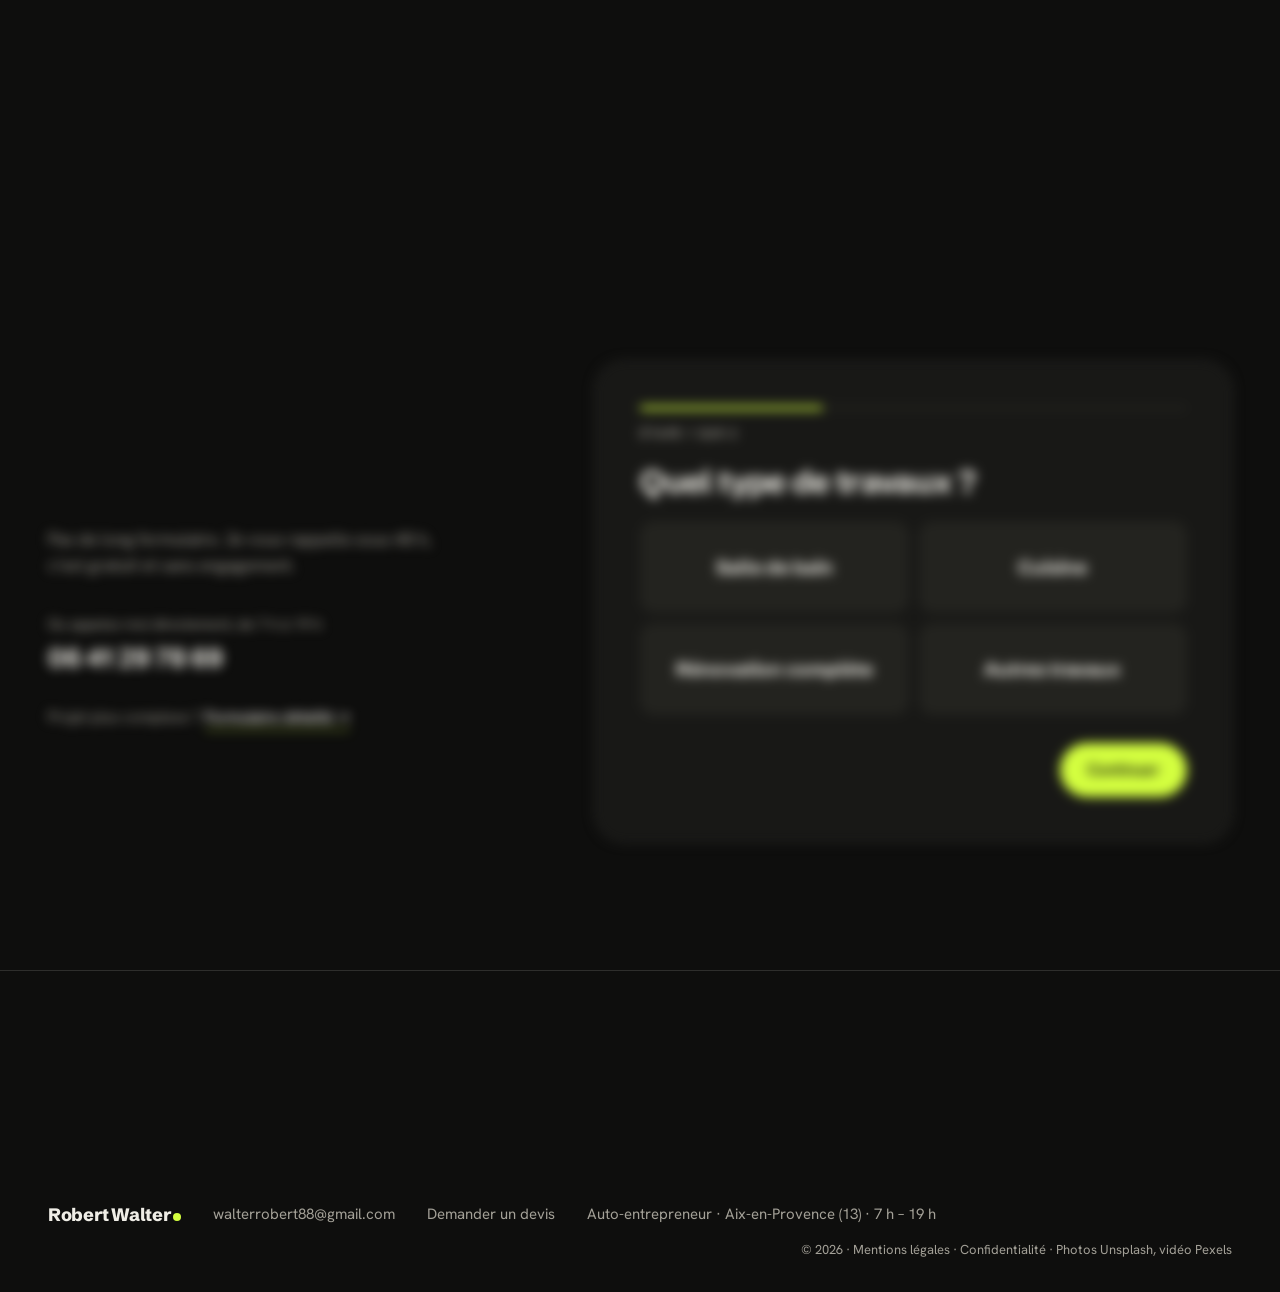
==== commit aac791ae: "Infos réelles : Robert Walter, contacts, adresse, SIRET, horaires, tous corps d'état Co-Authored-By:" ====
--- a/index.html
+++ b/index.html
@@ -3,8 +3,8 @@
 <head>
 <meta charset="utf-8">
 <meta name="viewport" content="width=device-width, initial-scale=1">
-<title>Bastion Rénovation · Rénovation intérieure à Aix-en-Provence</title>
-<meta name="description" content="Artisan rénovation à Aix-en-Provence et alentours : salle de bain, cuisine, plâtrerie, isolation, sols et peinture. De la démolition aux finitions, devis gratuit sous 48 h.">
+<title>Robert Walter · Rénovation intérieure à Aix-en-Provence</title>
+<meta name="description" content="Robert Walter, artisan rénovation tous corps d’état à Aix-en-Provence : salle de bain, cuisine, plâtrerie, isolation, carrelage, sols, peinture, électricité, plomberie, maçonnerie. Devis gratuit sous 48 h.">
 <meta http-equiv="Content-Security-Policy" content="default-src 'self'; script-src 'self' 'sha256-qOhFsq0QMV2REqNwk5hGH5bZE9SkX6gt6yeyKdYPv+U='; style-src 'self' 'unsafe-inline'; font-src 'self'; img-src 'self' data:; media-src 'self'; connect-src https://api.web3forms.com; form-action 'self'; base-uri 'self'; object-src 'none'; upgrade-insecure-requests">
 <meta name="referrer" content="strict-origin-when-cross-origin">
 <script>document.documentElement.classList.add("js")</script>
@@ -15,8 +15,8 @@
 <body>
 
 <header class="top">
-  <a class="logo" href="#">Bastion<i></i></a>
-  <a class="top__tel" href="tel:+33600000000">06 00 00 00 00</a>
+  <a class="logo" href="#">Robert Walter<i></i></a>
+  <a class="top__tel" href="tel:+33641297869">06 41 29 78 69</a>
   <a class="btn btn--lime btn--sm" href="devis.html">Devis gratuit</a>
 </header>
 
@@ -47,7 +47,7 @@
   <section class="services" aria-labelledby="services-t">
     <div class="services__head">
       <h2 id="services-t" data-split>Ce que je fais</h2>
-      <p data-reveal style="--d:.25s">Un seul interlocuteur, de la première cloison cassée au dernier coup de pinceau.</p>
+      <p data-reveal style="--d:.25s">Tous corps d’état, un seul interlocuteur&nbsp;: de la première cloison cassée au dernier coup de pinceau.</p>
     </div>
     <div class="panels">
       <article class="panel" data-reveal>
@@ -67,6 +67,10 @@
         <div class="panel__txt"><h3>Sols &amp; peinture</h3><p>Carrelage, parquet, peinture : les finitions qui changent tout.</p></div>
       </article>
     </div>
+    <div class="services__more" data-reveal>
+      <span class="services__more-label">Et aussi&nbsp;:</span>
+      <span>Isolation</span><span>Carrelage</span><span>Parquet</span><span>Électricité</span><span>Plomberie</span><span>Maçonnerie</span><span>Démolition &amp; dépose</span>
+    </div>
   </section>
 
   <!-- ESTIMATION -->
@@ -74,7 +78,7 @@
     <div class="estimer__intro">
       <h2 id="estimer-t" data-split>Votre devis<br>en 3 clics.</h2>
       <p data-reveal style="--d:.3s">Pas de long formulaire. Je vous rappelle sous 48&nbsp;h, c’est gratuit et sans engagement.</p>
-      <a class="estimer__call" href="tel:+33600000000" data-reveal style="--d:.45s"><span>Ou appelez-moi directement</span>06 00 00 00 00</a>
+      <a class="estimer__call" href="tel:+33641297869" data-reveal style="--d:.45s"><span>Ou appelez-moi directement, de 7&nbsp;h à 19&nbsp;h</span>06 41 29 78 69</a>
       <a class="estimer__full" href="devis.html" data-reveal style="--d:.55s">Projet plus complexe&nbsp;? <b>Formulaire détaillé →</b></a>
     </div>
 
@@ -136,12 +140,12 @@
 </main>
 
 <footer class="foot">
-  <a class="foot__big" href="tel:+33600000000" aria-label="Appeler le 06 00 00 00 00"><span data-split="chars">06 00 00 00 00</span></a>
+  <a class="foot__big" href="tel:+33641297869" aria-label="Appeler le 06 41 29 78 69"><span data-split="chars">06 41 29 78 69</span></a>
   <div class="foot__row">
-    <span class="logo">Bastion<i></i></span>
-    <a href="mailto:contact@bastion-renovation.fr">contact@bastion-renovation.fr</a>
+    <span class="logo">Robert Walter<i></i></span>
+    <a href="mailto:walterrobert88@gmail.com">walterrobert88@gmail.com</a>
     <a href="devis.html">Demander un devis</a>
-    <span>Auto-entrepreneur · Aix-en-Provence (13)</span>
+    <span>Auto-entrepreneur · Aix-en-Provence (13) · 7&nbsp;h – 19&nbsp;h</span>
     <span class="foot__small">© <span id="year">2026</span> · <a href="mentions-legales.html">Mentions légales</a> · <a href="confidentialite.html">Confidentialité</a> · Photos Unsplash, vidéo Pexels</span>
   </div>
 </footer>
--- a/style.css
+++ b/style.css
@@ -106,6 +106,10 @@
   .panel:hover img { transform: scale(1.04); filter: grayscale(0); }
   .panel:hover p { opacity: 1; }
 }
+
+.services__more { display: flex; flex-wrap: wrap; align-items: center; gap: 10px; margin-top: 24px; }
+.services__more span { padding: 9px 16px; border-radius: 999px; background: var(--bg-2); border: 1px solid var(--line); font-size: 15px; font-weight: 500; }
+.services__more .services__more-label { padding: 0 6px 0 0; background: none; border: 0; color: var(--soft); }
 
 /* estimation */
 .estimer {
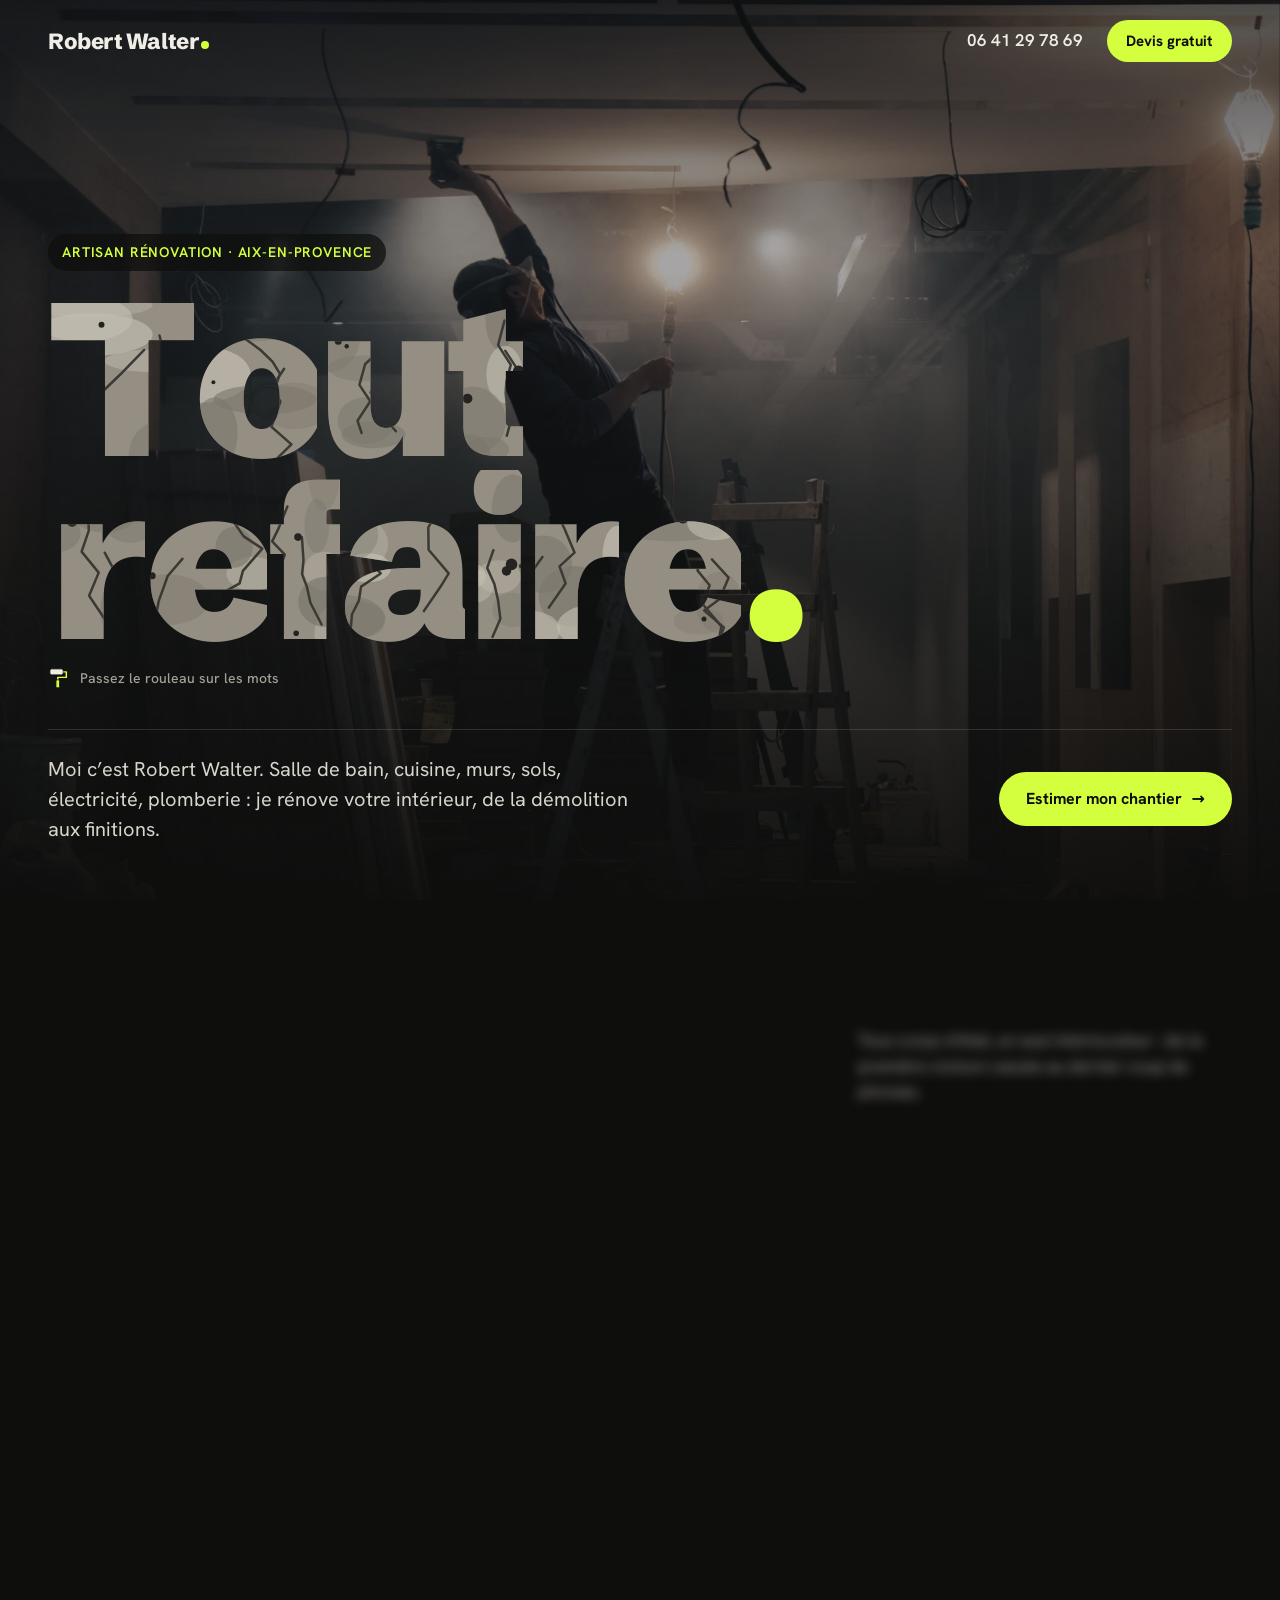
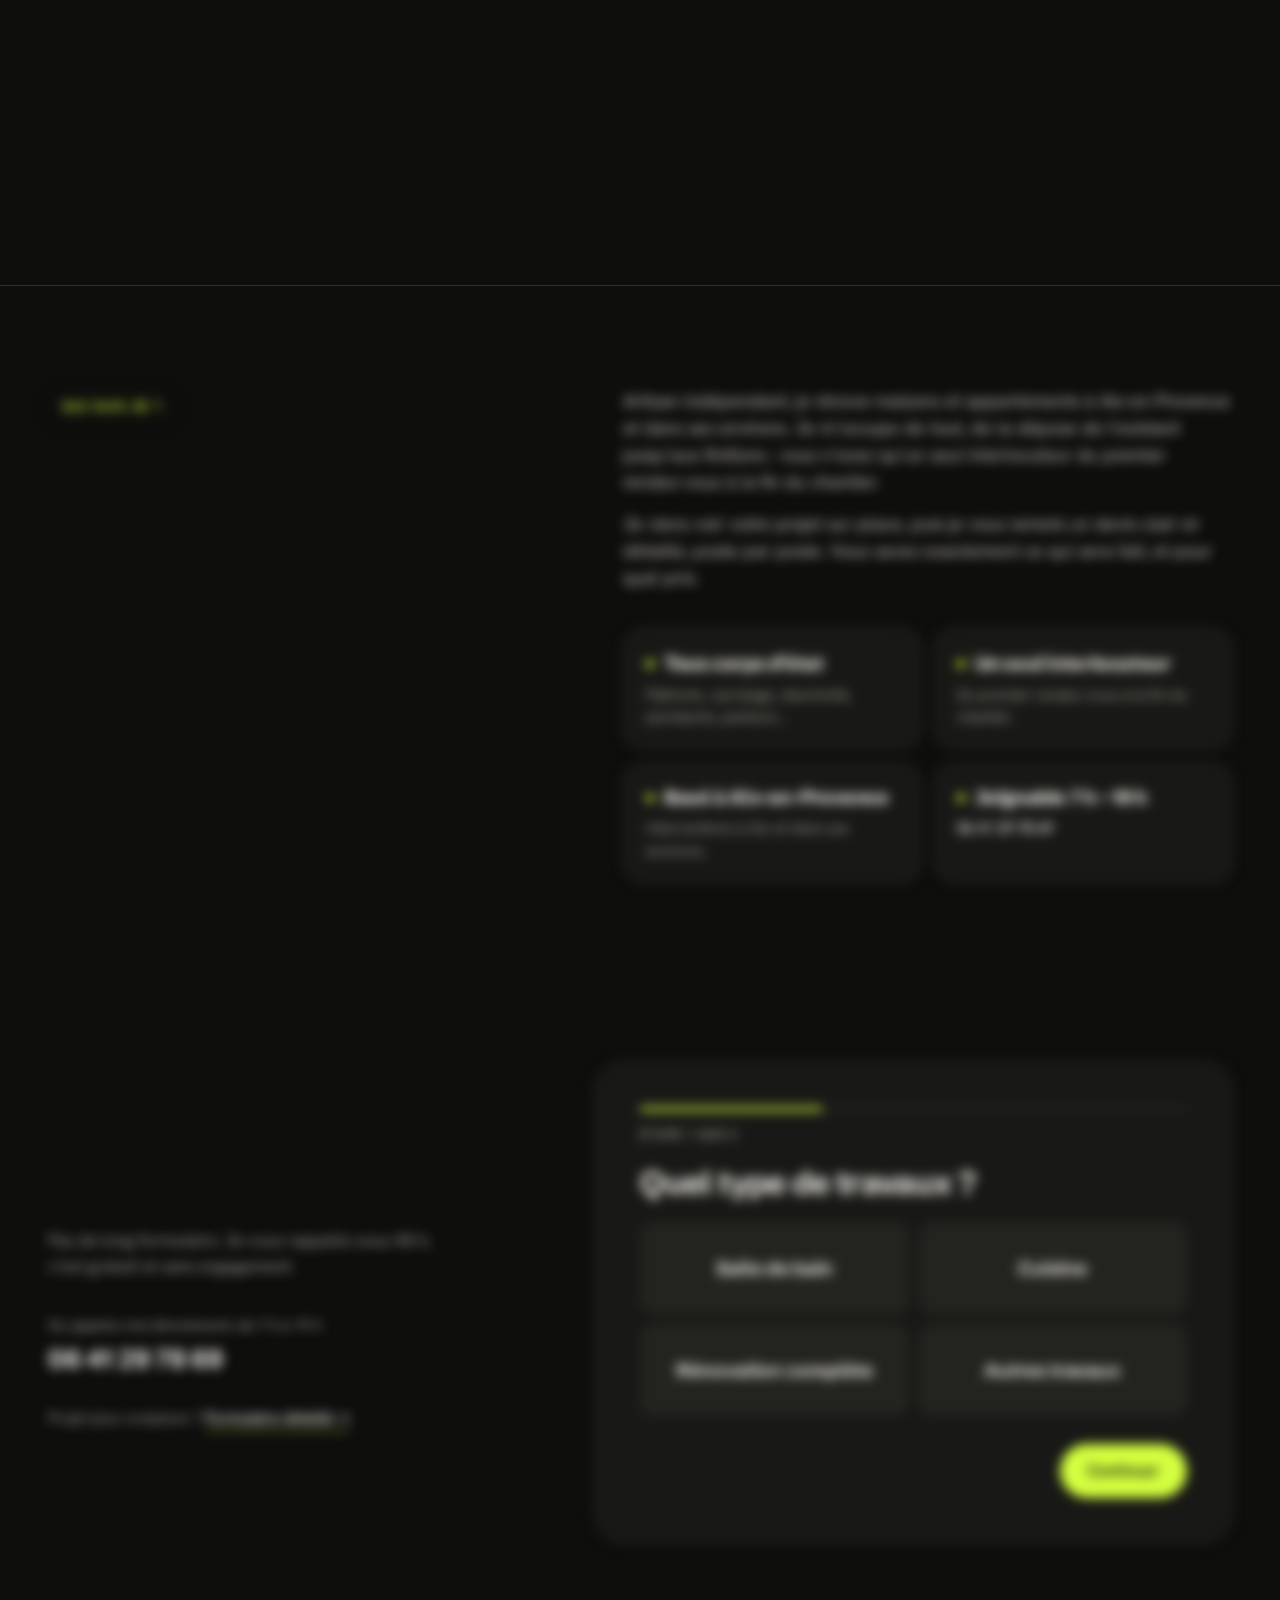
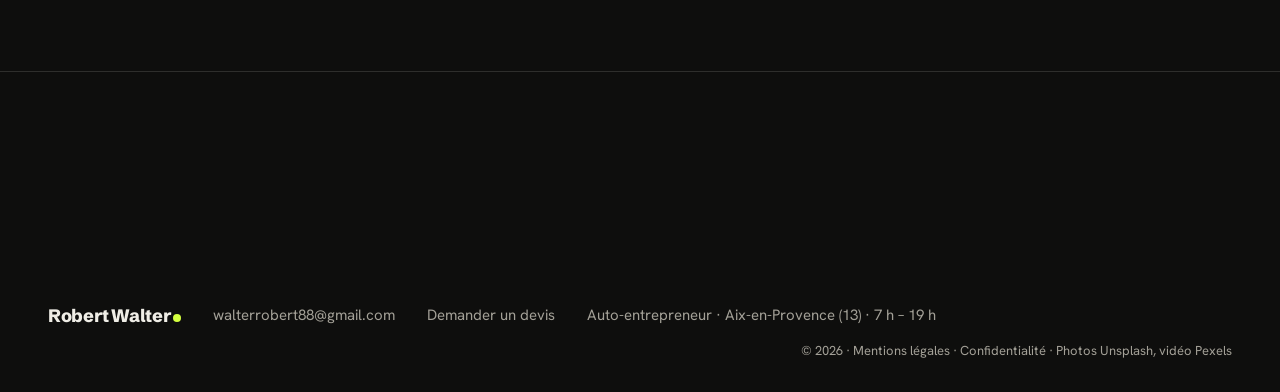
==== commit 4a026e4e: "Accueil personnalisé : présentation de Robert Walter, section Qui suis-je, fiche entreprise pour Goo" ====
--- a/index.html
+++ b/index.html
@@ -11,6 +11,30 @@
 <link rel="icon" href="favicon.svg" type="image/svg+xml">
 <link rel="stylesheet" href="fonts.css">
 <link rel="stylesheet" href="style.css">
+<script type="application/ld+json">
+{
+  "@context": "https://schema.org",
+  "@type": "GeneralContractor",
+  "name": "Robert Walter",
+  "description": "Artisan rénovation tous corps d’état à Aix-en-Provence : salle de bain, cuisine, plâtrerie, isolation, carrelage, sols, peinture, électricité, plomberie, maçonnerie.",
+  "url": "https://yoannpro83-hue.github.io/renovation/",
+  "telephone": "+33641297869",
+  "email": "walterrobert88@gmail.com",
+  "image": "https://yoannpro83-hue.github.io/renovation/img/hero-1920.webp",
+  "address": {
+    "@type": "PostalAddress",
+    "streetAddress": "1785 Route de Loqui",
+    "postalCode": "13290",
+    "addressLocality": "Aix-en-Provence",
+    "addressCountry": "FR"
+  },
+  "areaServed": {
+    "@type": "City",
+    "name": "Aix-en-Provence"
+  },
+  "priceRange": "Devis gratuit"
+}
+</script>
 </head>
 <body>
 
@@ -37,7 +61,7 @@
       </div>
       <p class="hero__hint" id="hint" aria-hidden="true">Passez le rouleau sur les mots</p>
       <div class="hero__bottom">
-        <p class="hero__lead">Salle de bain, cuisine, murs, sols : je rénove votre intérieur, de la démolition aux finitions.</p>
+        <p class="hero__lead">Moi c’est Robert Walter. Salle de bain, cuisine, murs, sols, électricité, plomberie&nbsp;: je rénove votre intérieur, de la démolition aux finitions.</p>
         <a class="btn btn--lime" href="#estimer">Estimer mon chantier <span aria-hidden="true">→</span></a>
       </div>
     </div>
@@ -70,6 +94,24 @@
     <div class="services__more" data-reveal>
       <span class="services__more-label">Et aussi&nbsp;:</span>
       <span>Isolation</span><span>Carrelage</span><span>Parquet</span><span>Électricité</span><span>Plomberie</span><span>Maçonnerie</span><span>Démolition &amp; dépose</span>
+    </div>
+  </section>
+
+  <!-- QUI SUIS-JE -->
+  <section class="about" aria-labelledby="about-t">
+    <div class="about__intro">
+      <p class="hero__where" data-reveal>Qui suis-je&nbsp;?</p>
+      <h2 id="about-t" data-split>Robert Walter, artisan à Aix-en-Provence.</h2>
+    </div>
+    <div class="about__body">
+      <p data-reveal style="--d:.15s">Artisan indépendant, je rénove maisons et appartements à Aix-en-Provence et dans ses environs. Je m’occupe de tout, de la dépose de l’existant jusqu’aux finitions&nbsp;: vous n’avez qu’un seul interlocuteur du premier rendez-vous à la fin du chantier.</p>
+      <p data-reveal style="--d:.25s">Je viens voir votre projet sur place, puis je vous remets un devis clair et détaillé, poste par poste. Vous savez exactement ce qui sera fait, et pour quel prix.</p>
+      <ul class="about__facts">
+        <li data-reveal style="--d:.3s"><b>Tous corps d’état</b><span>Plâtrerie, carrelage, électricité, plomberie, peinture…</span></li>
+        <li data-reveal style="--d:.4s"><b>Un seul interlocuteur</b><span>Du premier rendez-vous à la fin du chantier.</span></li>
+        <li data-reveal style="--d:.5s"><b>Basé à Aix-en-Provence</b><span>Interventions à Aix et dans ses environs.</span></li>
+        <li data-reveal style="--d:.6s"><b>Joignable 7&nbsp;h – 19&nbsp;h</b><span><a href="tel:+33641297869">06 41 29 78 69</a></span></li>
+      </ul>
     </div>
   </section>
 
--- a/style.css
+++ b/style.css
@@ -110,6 +110,26 @@
 .services__more { display: flex; flex-wrap: wrap; align-items: center; gap: 10px; margin-top: 24px; }
 .services__more span { padding: 9px 16px; border-radius: 999px; background: var(--bg-2); border: 1px solid var(--line); font-size: 15px; font-weight: 500; }
 .services__more .services__more-label { padding: 0 6px 0 0; background: none; border: 0; color: var(--soft); }
+
+/* qui suis-je */
+.about {
+  display: grid; grid-template-columns: .9fr 1.1fr; gap: clamp(32px, 6vw, 96px);
+  padding: clamp(56px, 8vw, 110px) var(--gutter); border-top: 1px solid var(--line);
+}
+.about .hero__where { display: inline-block; }
+.about h2 { margin-top: 18px; font-size: clamp(34px, 4.1vw, 60px); }
+.about h2 .w { white-space: nowrap; }
+.about__body > p { color: #cfccc3; font-size: clamp(16px, 1.4vw, 18px); max-width: 38em; }
+.about__body > p + p { margin-top: 16px; }
+.about__facts { list-style: none; margin: 36px 0 0; padding: 0; display: grid; grid-template-columns: 1fr 1fr; gap: 12px; }
+.about__facts li { padding: 20px 22px; border-radius: var(--r); background: var(--bg-2); border: 1px solid var(--line); display: flex; flex-direction: column; gap: 6px; }
+.about__facts b { font-family: var(--display); font-weight: 800; font-size: 19px; letter-spacing: -.02em; }
+.about__facts b::before { content: ""; display: inline-block; width: 8px; height: 8px; margin: 0 10px 2px 0; border-radius: 50%; background: var(--lime); }
+.about__facts span { color: var(--soft); font-size: 15px; }
+.about__facts a { color: var(--text); text-decoration: none; font-weight: 600; }
+.about__facts a:hover { color: var(--lime); }
+@media (max-width: 900px) { .about { grid-template-columns: 1fr; } }
+@media (max-width: 560px) { .about__facts { grid-template-columns: 1fr; } }
 
 /* estimation */
 .estimer {
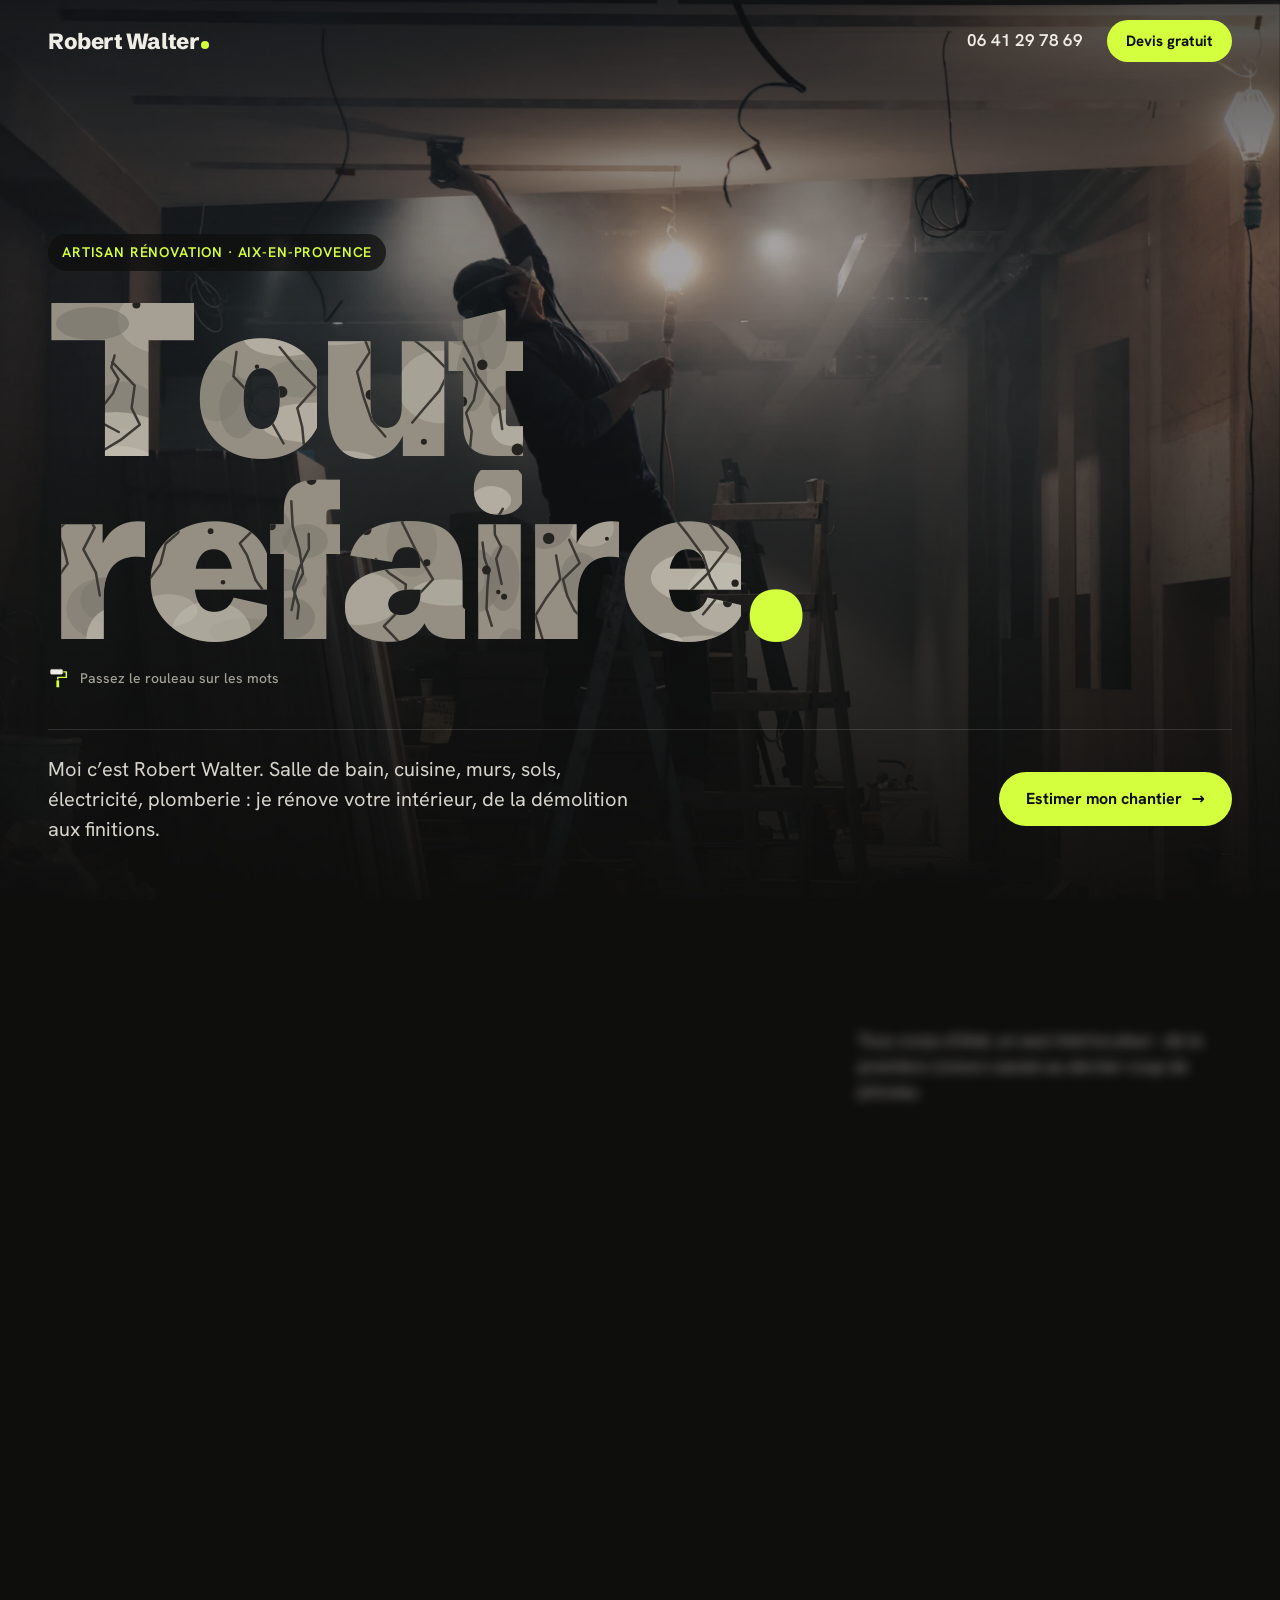
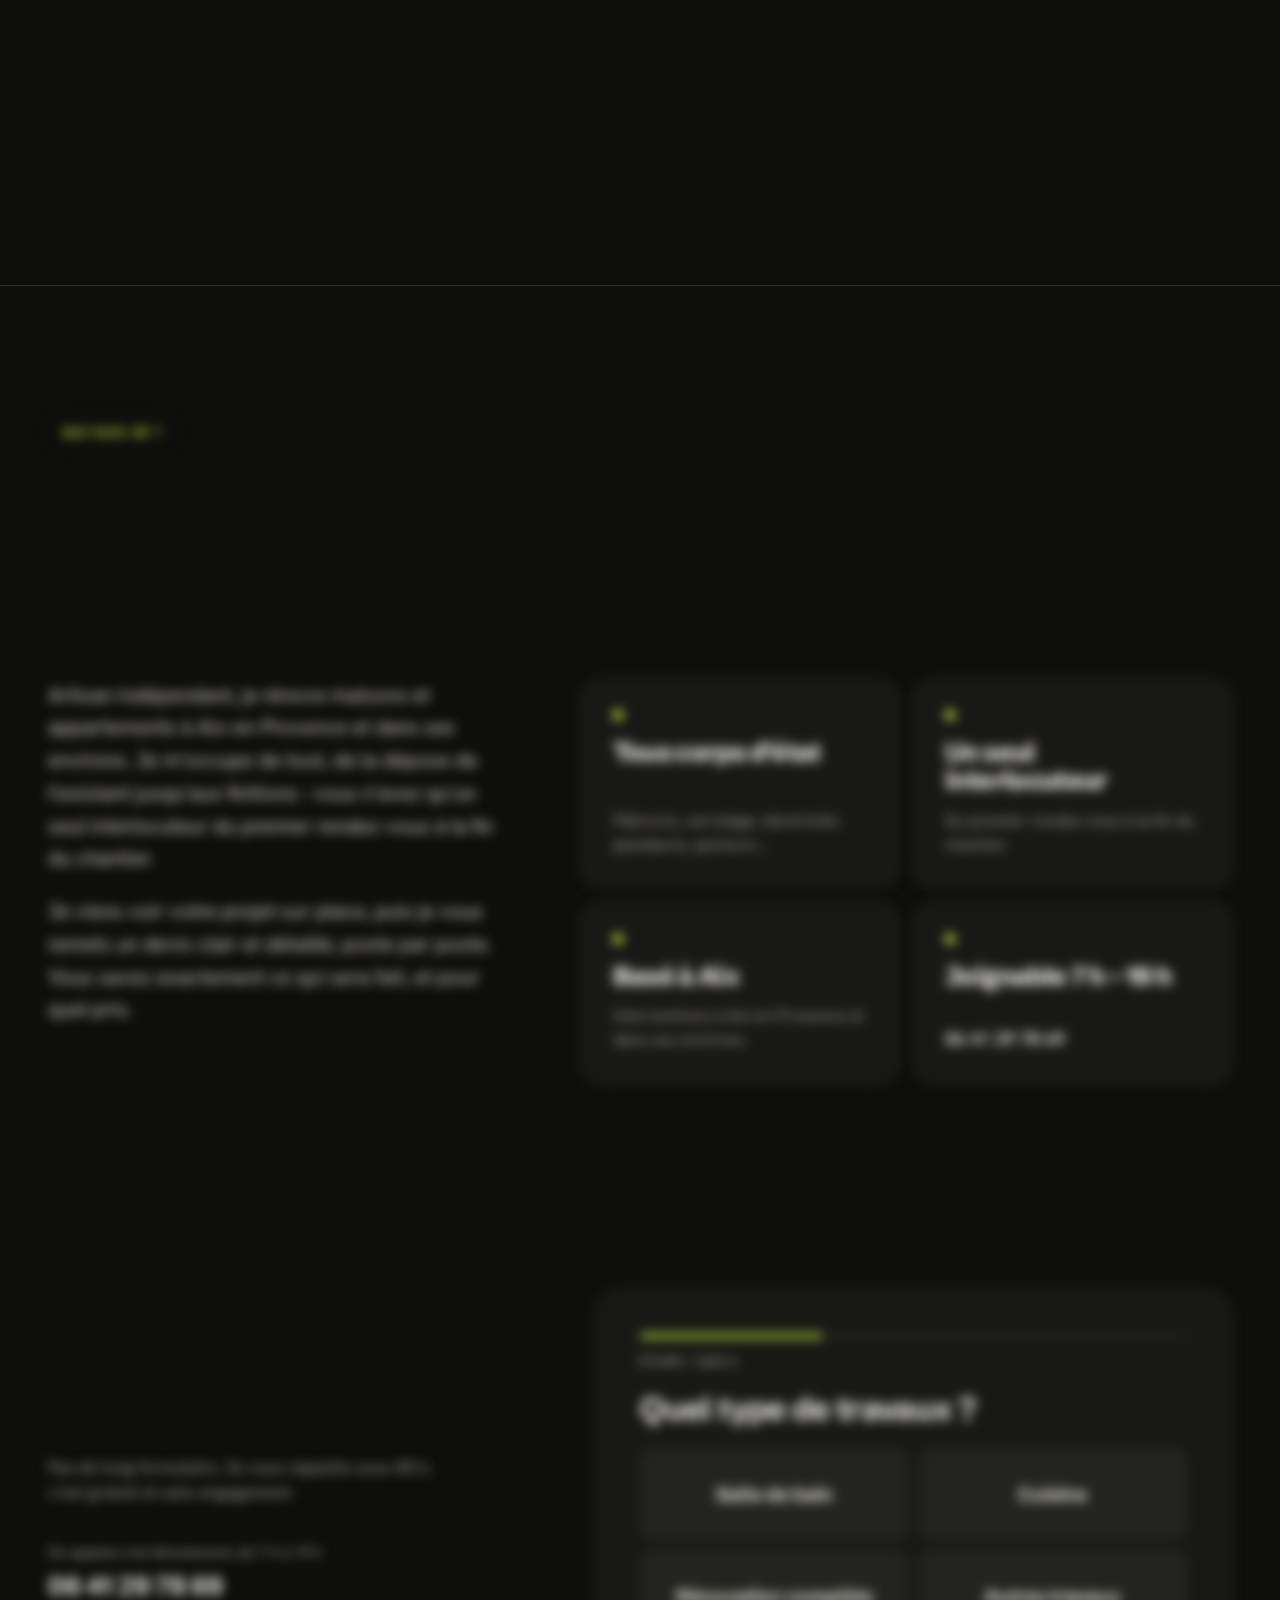
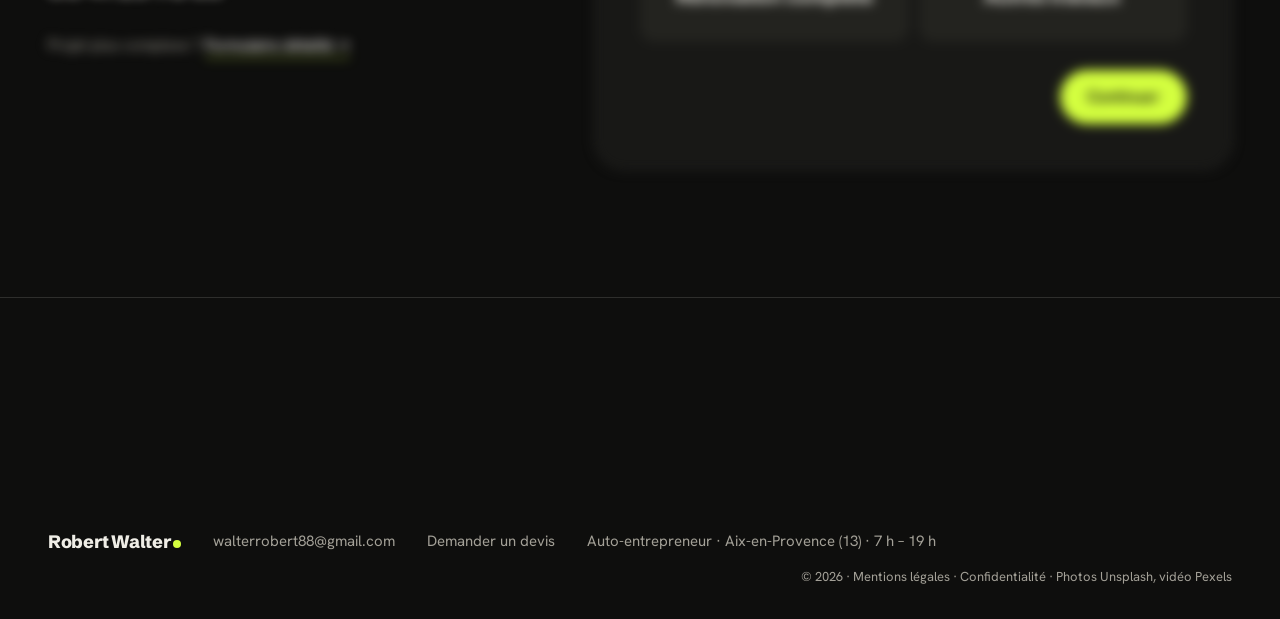
==== commit fc2bb0da: "Section Qui suis-je agrandie au gabarit des autres sections Co-Authored-By: Claude Opus 5.5 <noreply" ====
--- a/index.html
+++ b/index.html
@@ -101,15 +101,17 @@
   <section class="about" aria-labelledby="about-t">
     <div class="about__intro">
       <p class="hero__where" data-reveal>Qui suis-je&nbsp;?</p>
-      <h2 id="about-t" data-split>Robert Walter, artisan à Aix-en-Provence.</h2>
+      <h2 id="about-t" data-split>Robert Walter,<br>artisan à Aix-en-Provence.</h2>
     </div>
     <div class="about__body">
+      <div class="about__text">
       <p data-reveal style="--d:.15s">Artisan indépendant, je rénove maisons et appartements à Aix-en-Provence et dans ses environs. Je m’occupe de tout, de la dépose de l’existant jusqu’aux finitions&nbsp;: vous n’avez qu’un seul interlocuteur du premier rendez-vous à la fin du chantier.</p>
       <p data-reveal style="--d:.25s">Je viens voir votre projet sur place, puis je vous remets un devis clair et détaillé, poste par poste. Vous savez exactement ce qui sera fait, et pour quel prix.</p>
+      </div>
       <ul class="about__facts">
         <li data-reveal style="--d:.3s"><b>Tous corps d’état</b><span>Plâtrerie, carrelage, électricité, plomberie, peinture…</span></li>
         <li data-reveal style="--d:.4s"><b>Un seul interlocuteur</b><span>Du premier rendez-vous à la fin du chantier.</span></li>
-        <li data-reveal style="--d:.5s"><b>Basé à Aix-en-Provence</b><span>Interventions à Aix et dans ses environs.</span></li>
+        <li data-reveal style="--d:.5s"><b>Basé à Aix</b><span>Interventions à Aix-en-Provence et dans ses environs.</span></li>
         <li data-reveal style="--d:.6s"><b>Joignable 7&nbsp;h – 19&nbsp;h</b><span><a href="tel:+33641297869">06 41 29 78 69</a></span></li>
       </ul>
     </div>
--- a/style.css
+++ b/style.css
@@ -111,25 +111,33 @@
 .services__more span { padding: 9px 16px; border-radius: 999px; background: var(--bg-2); border: 1px solid var(--line); font-size: 15px; font-weight: 500; }
 .services__more .services__more-label { padding: 0 6px 0 0; background: none; border: 0; color: var(--soft); }
 
-/* qui suis-je */
-.about {
-  display: grid; grid-template-columns: .9fr 1.1fr; gap: clamp(32px, 6vw, 96px);
-  padding: clamp(56px, 8vw, 110px) var(--gutter); border-top: 1px solid var(--line);
-}
+/* qui suis-je : même gabarit que les autres sections */
+.about { padding: clamp(72px, 10vw, 140px) var(--gutter); border-top: 1px solid var(--line); }
 .about .hero__where { display: inline-block; }
-.about h2 { margin-top: 18px; font-size: clamp(34px, 4.1vw, 60px); }
+.about h2 { margin-top: 18px; font-size: clamp(40px, 6vw, 80px); }
 .about h2 .w { white-space: nowrap; }
-.about__body > p { color: #cfccc3; font-size: clamp(16px, 1.4vw, 18px); max-width: 38em; }
-.about__body > p + p { margin-top: 16px; }
-.about__facts { list-style: none; margin: 36px 0 0; padding: 0; display: grid; grid-template-columns: 1fr 1fr; gap: 12px; }
-.about__facts li { padding: 20px 22px; border-radius: var(--r); background: var(--bg-2); border: 1px solid var(--line); display: flex; flex-direction: column; gap: 6px; }
-.about__facts b { font-family: var(--display); font-weight: 800; font-size: 19px; letter-spacing: -.02em; }
-.about__facts b::before { content: ""; display: inline-block; width: 8px; height: 8px; margin: 0 10px 2px 0; border-radius: 50%; background: var(--lime); }
-.about__facts span { color: var(--soft); font-size: 15px; }
-.about__facts a { color: var(--text); text-decoration: none; font-weight: 600; }
+.about__body { display: grid; grid-template-columns: .9fr 1.25fr; gap: clamp(32px, 5vw, 80px); align-items: start; margin-top: clamp(36px, 5vw, 64px); }
+.about__text p { color: #d8d5cc; font-size: clamp(18px, 1.6vw, 21px); line-height: 1.6; }
+.about__text p + p { margin-top: 20px; }
+.about__facts { list-style: none; margin: 0; padding: 0; display: grid; grid-template-columns: 1fr 1fr; gap: 14px; }
+.about__facts li {
+  min-height: 170px; padding: clamp(22px, 2.4vw, 32px); border-radius: var(--r);
+  background: var(--bg-2); border: 1px solid var(--line);
+  display: flex; flex-direction: column; justify-content: space-between; gap: 14px;
+  transition: border-color .25s ease, transform .25s ease;
+}
+.about__facts li:hover { border-color: rgba(212, 255, 63, .45); }
+.about__facts b { font-family: var(--display); font-weight: 800; font-size: clamp(21px, 2vw, 27px); letter-spacing: -.025em; line-height: 1.1; }
+.about__facts b::before { content: ""; display: block; width: 10px; height: 10px; margin-bottom: 18px; border-radius: 50%; background: var(--lime); }
+.about__facts span { color: var(--soft); font-size: 16px; }
+.about__facts a { color: var(--text); text-decoration: none; font-weight: 700; font-size: 18px; }
 .about__facts a:hover { color: var(--lime); }
-@media (max-width: 900px) { .about { grid-template-columns: 1fr; } }
-@media (max-width: 560px) { .about__facts { grid-template-columns: 1fr; } }
+@media (max-width: 900px) { .about__body { grid-template-columns: 1fr; } }
+@media (max-width: 560px) {
+  .about h2 .w { white-space: normal; }
+  .about__facts { grid-template-columns: 1fr; }
+  .about__facts li { min-height: 0; }
+}
 
 /* estimation */
 .estimer {
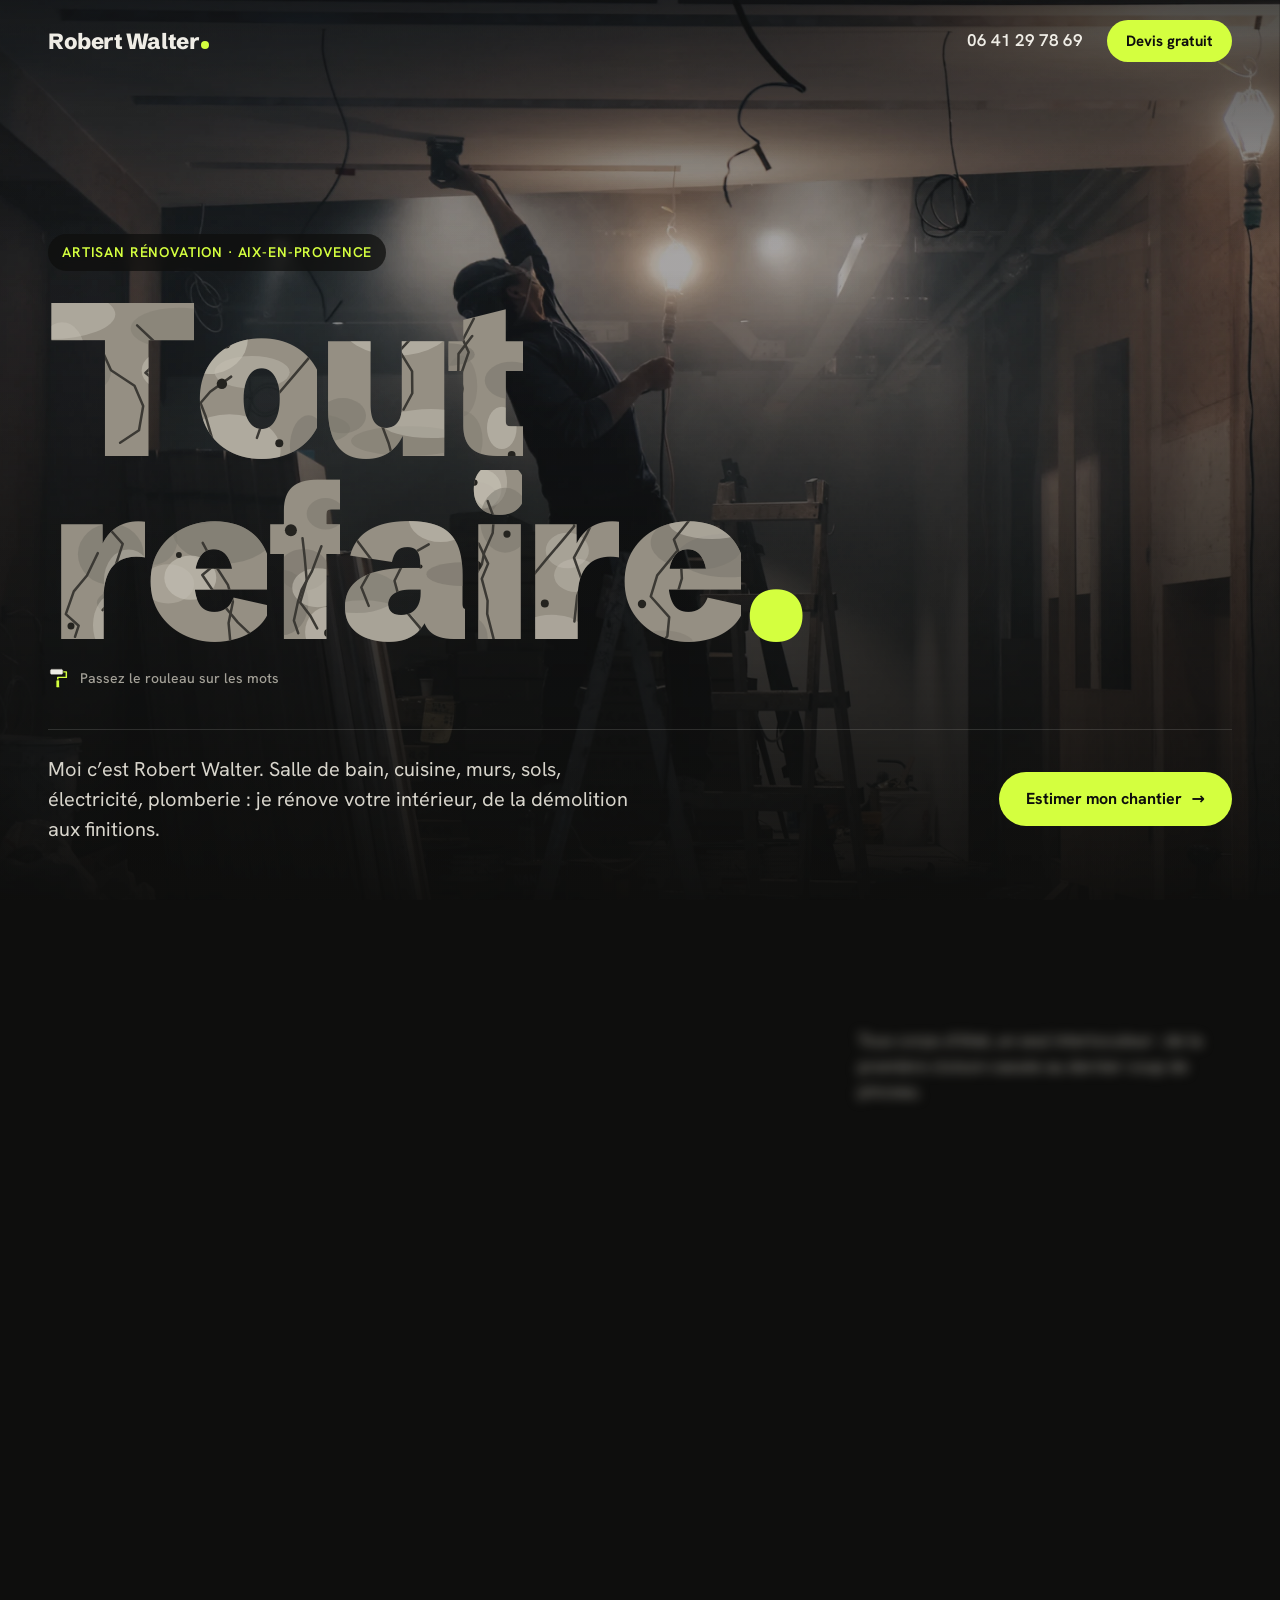
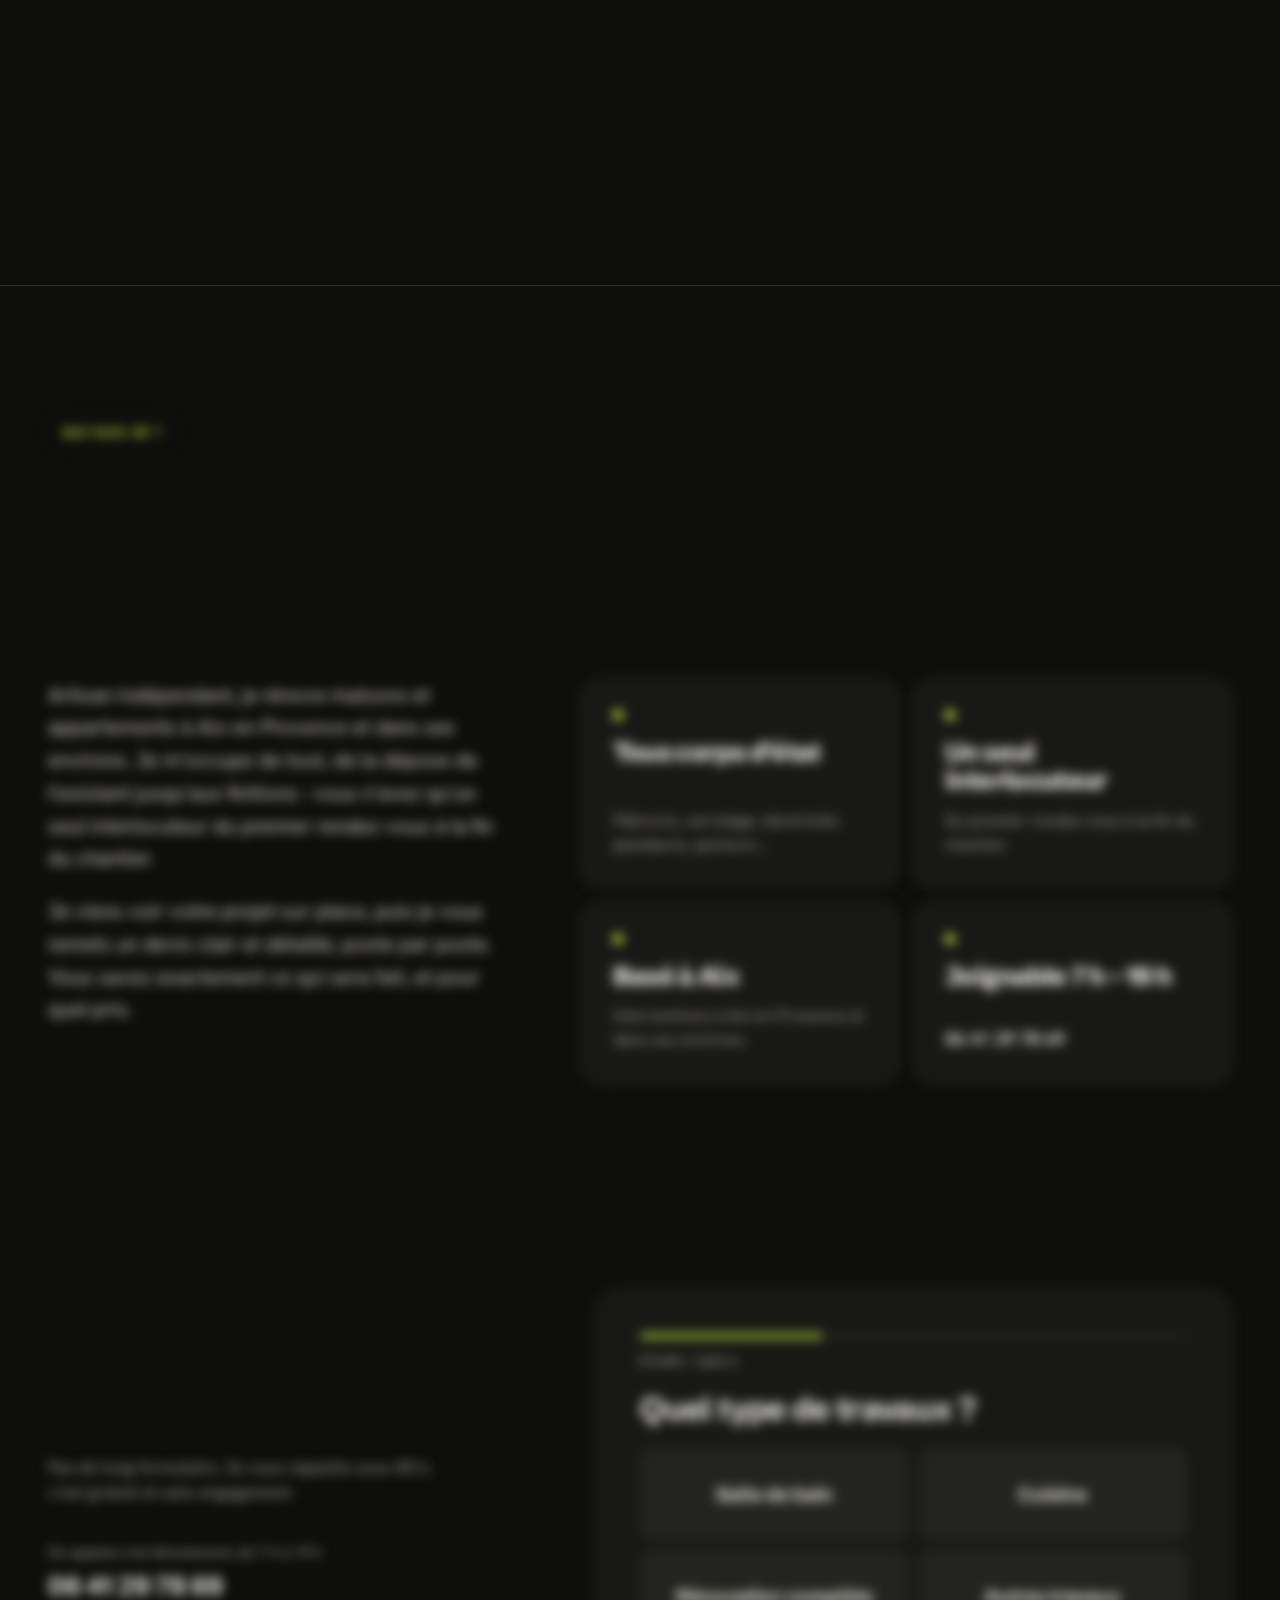
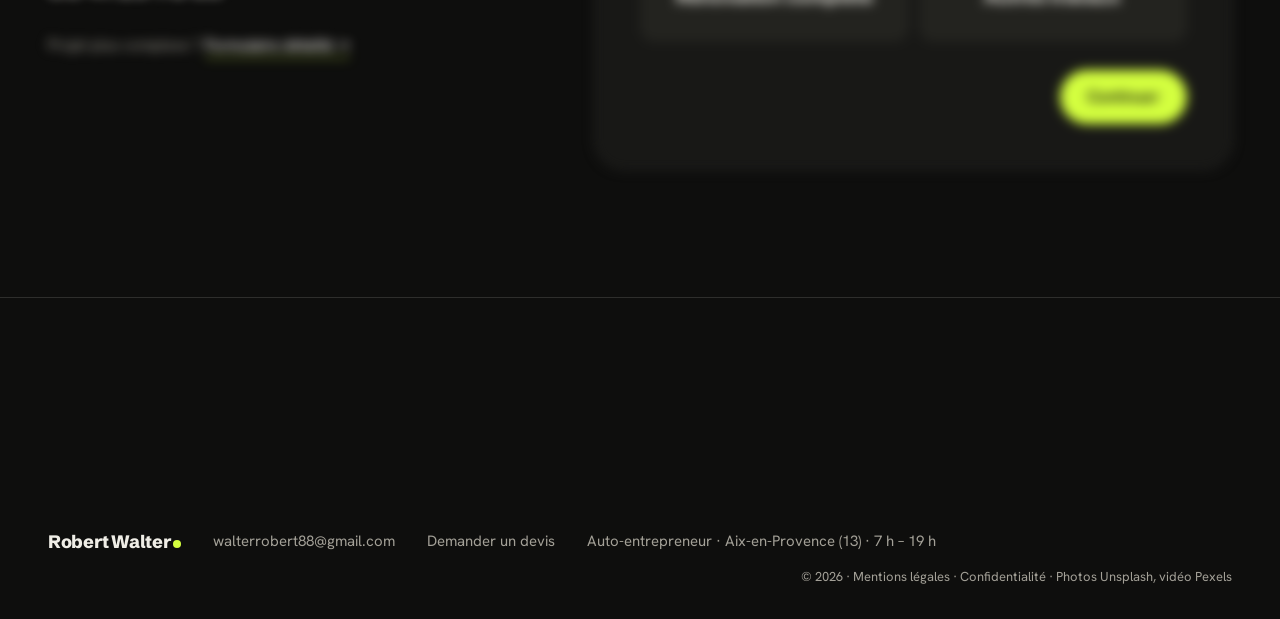
==== commit 92e10cca: "Adresses du site : walter-renovation.github.io Co-Authored-By: Claude Opus 5.5 <noreply@anthropic.co" ====
--- a/index.html
+++ b/index.html
@@ -17,10 +17,10 @@
   "@type": "GeneralContractor",
   "name": "Robert Walter",
   "description": "Artisan rénovation tous corps d’état à Aix-en-Provence : salle de bain, cuisine, plâtrerie, isolation, carrelage, sols, peinture, électricité, plomberie, maçonnerie.",
-  "url": "https://yoannpro83-hue.github.io/renovation/",
+  "url": "https://walter-renovation.github.io/",
   "telephone": "+33641297869",
   "email": "walterrobert88@gmail.com",
-  "image": "https://yoannpro83-hue.github.io/renovation/img/hero-1920.webp",
+  "image": "https://walter-renovation.github.io/img/hero-1920.webp",
   "address": {
     "@type": "PostalAddress",
     "streetAddress": "1785 Route de Loqui",
